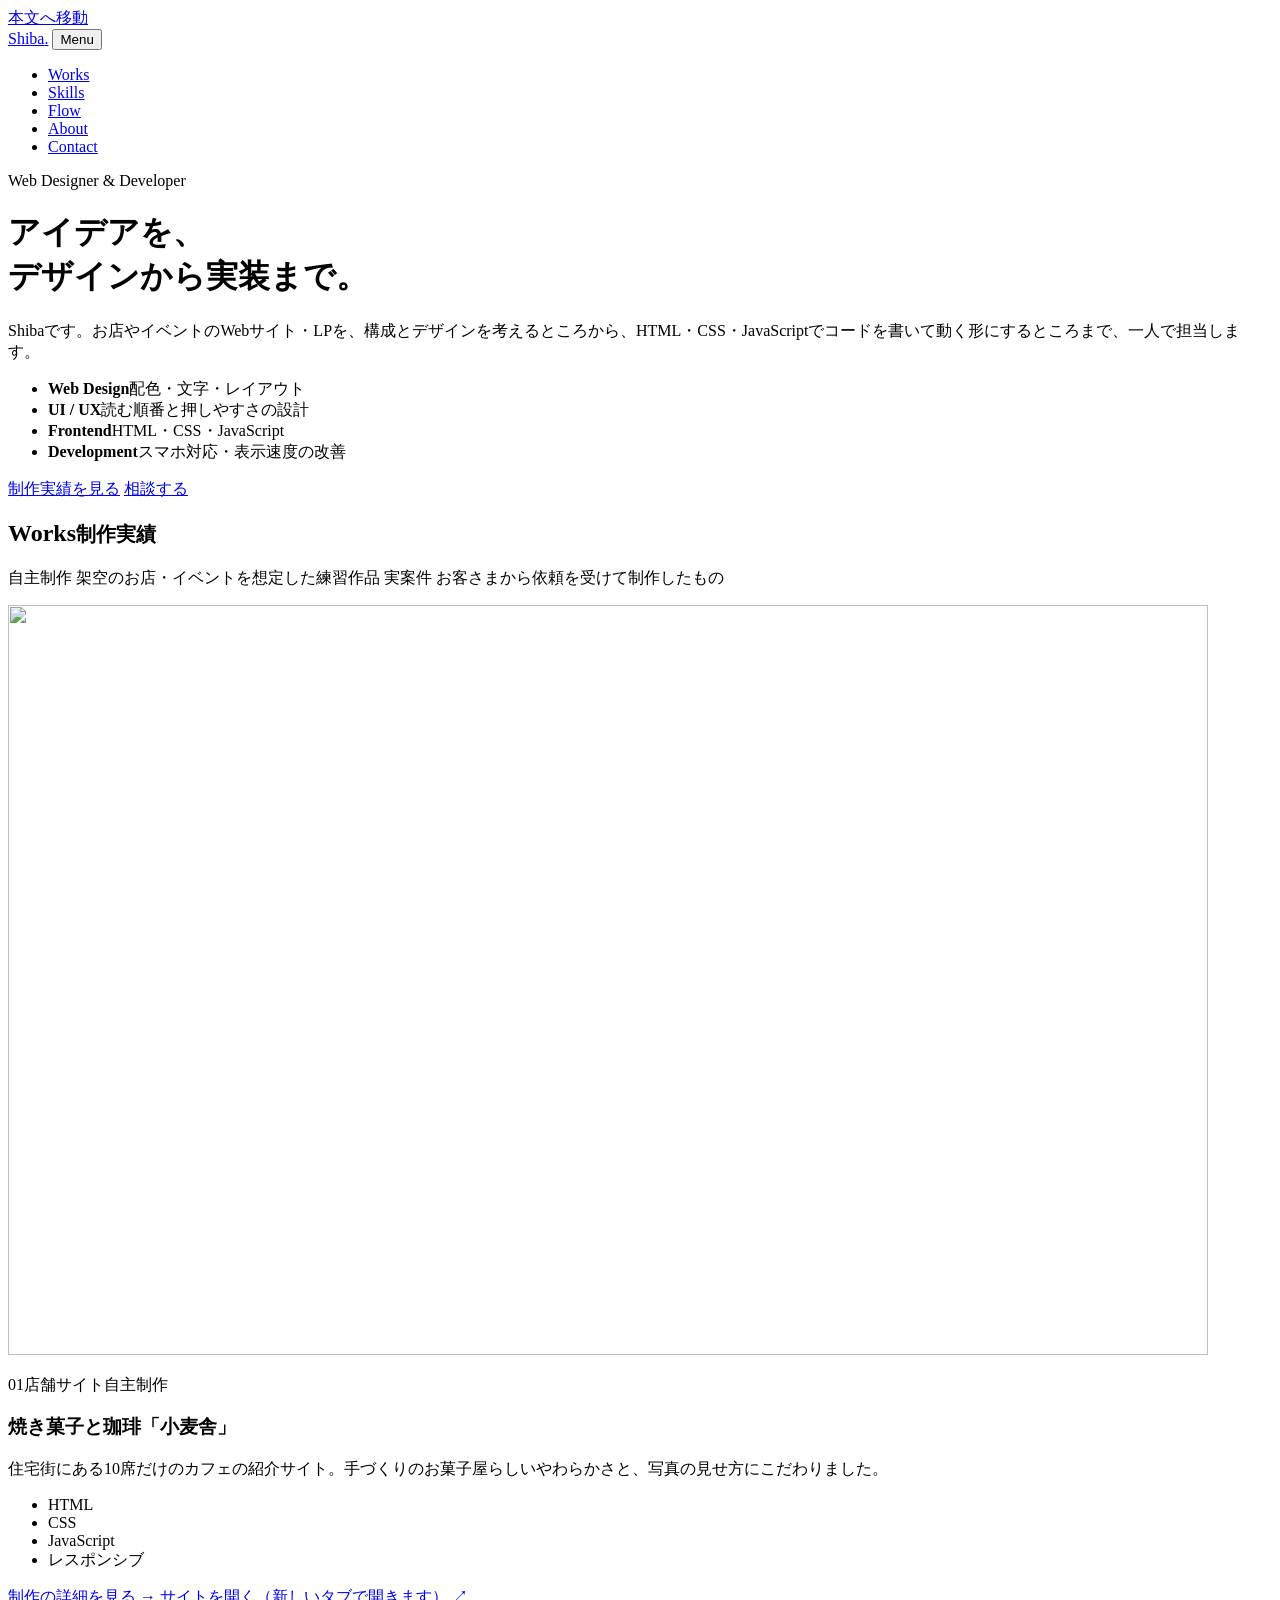
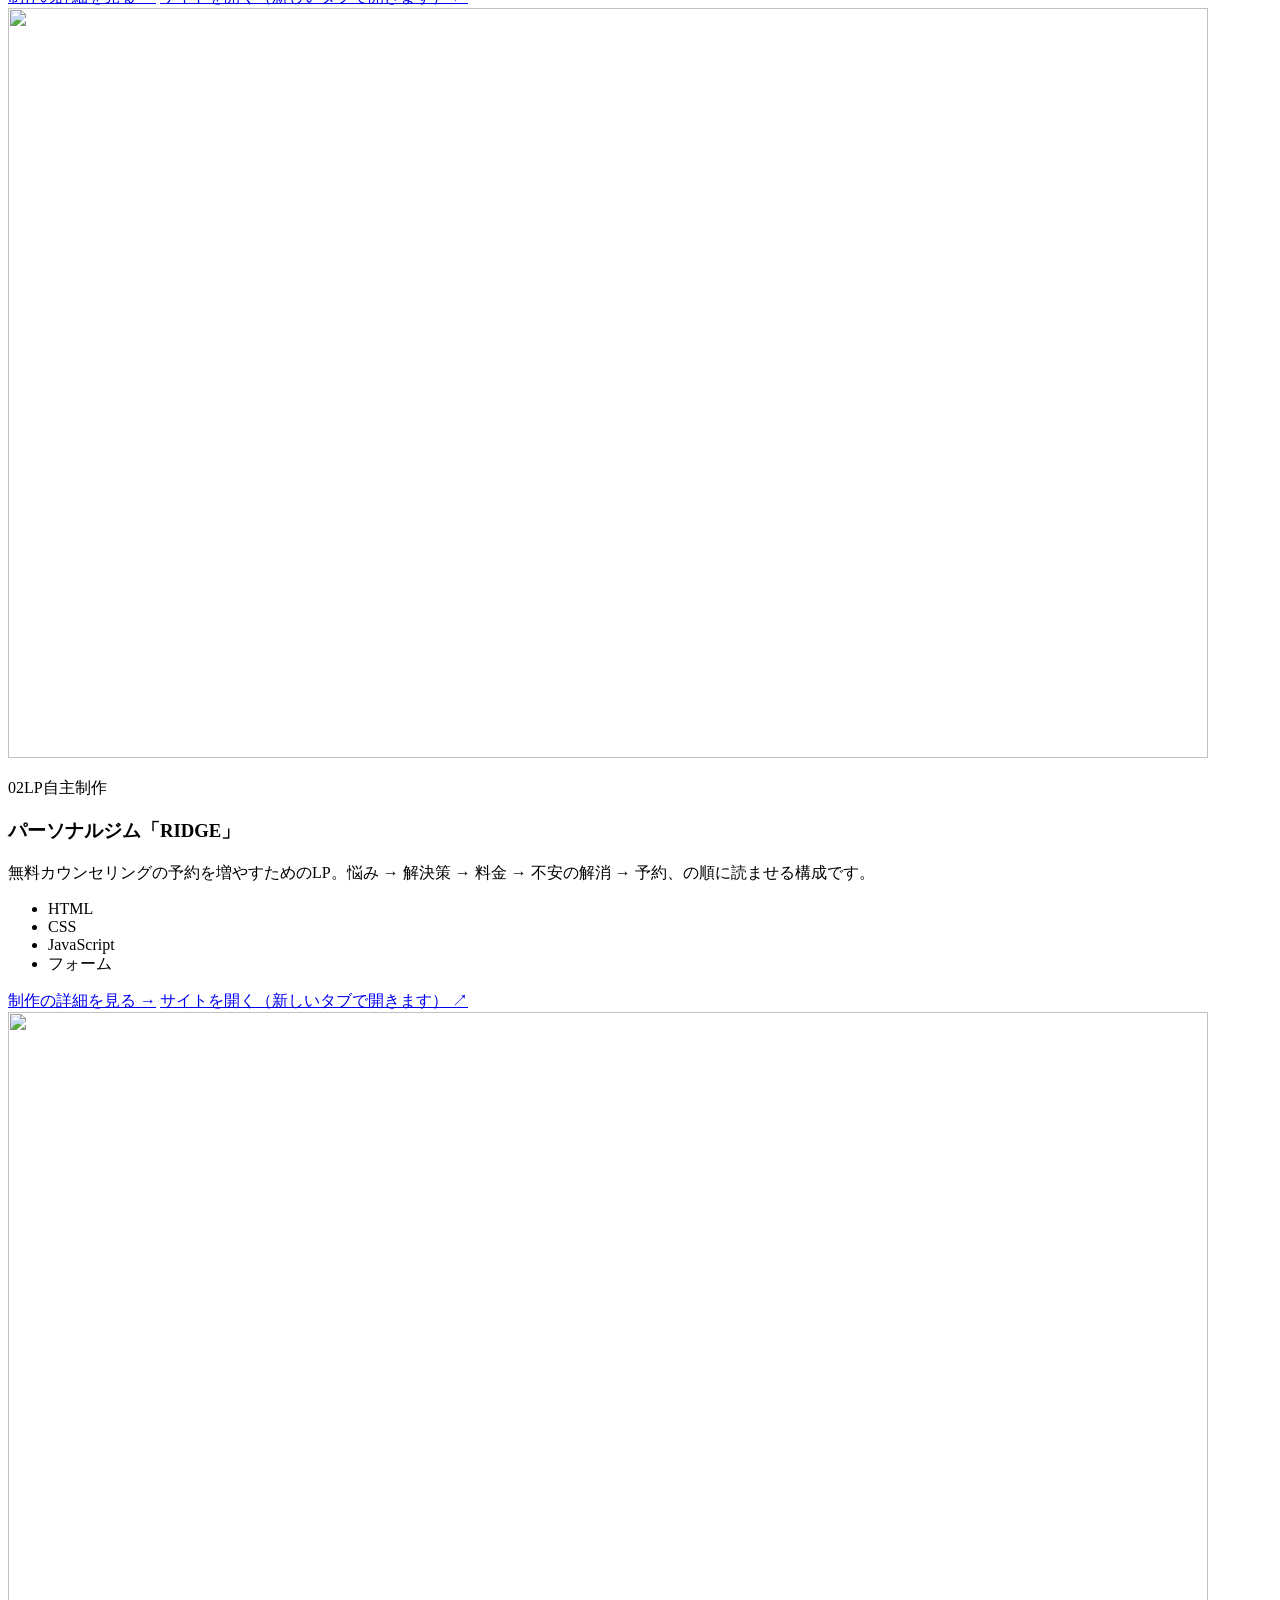
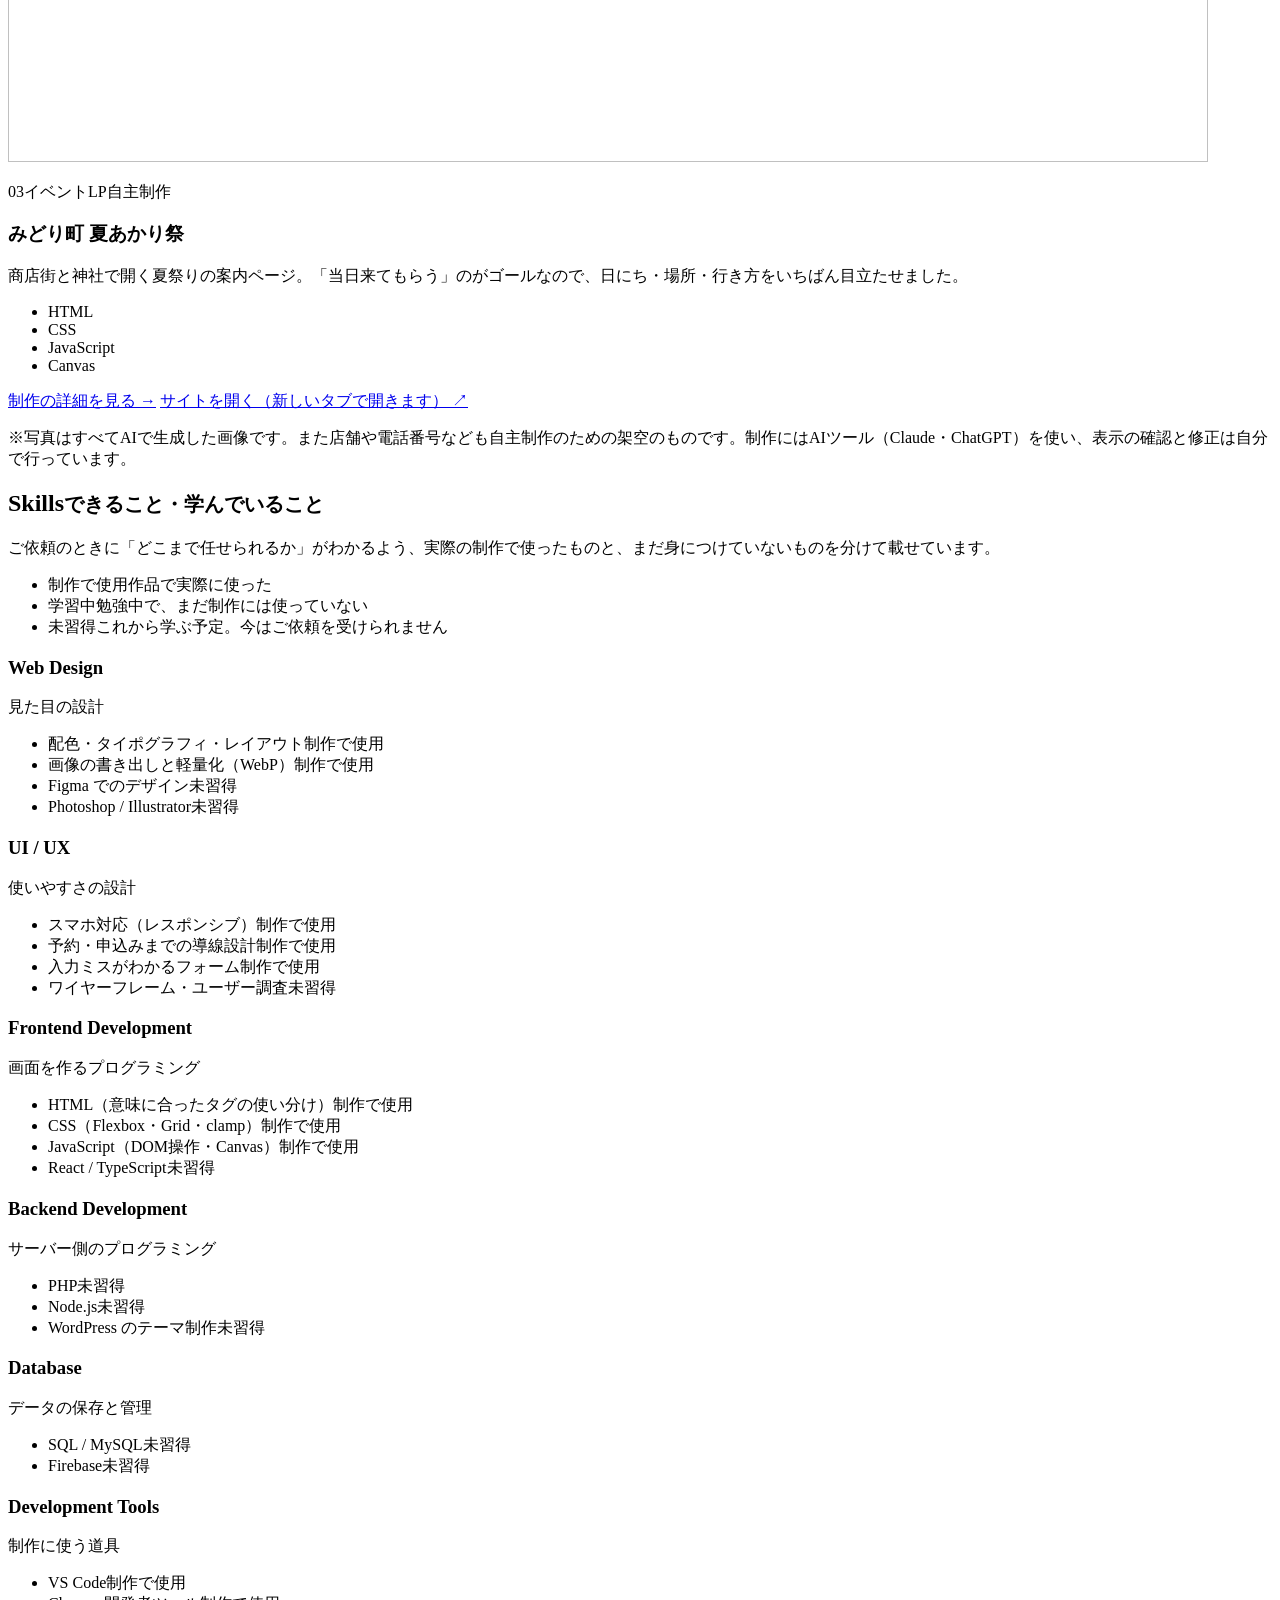
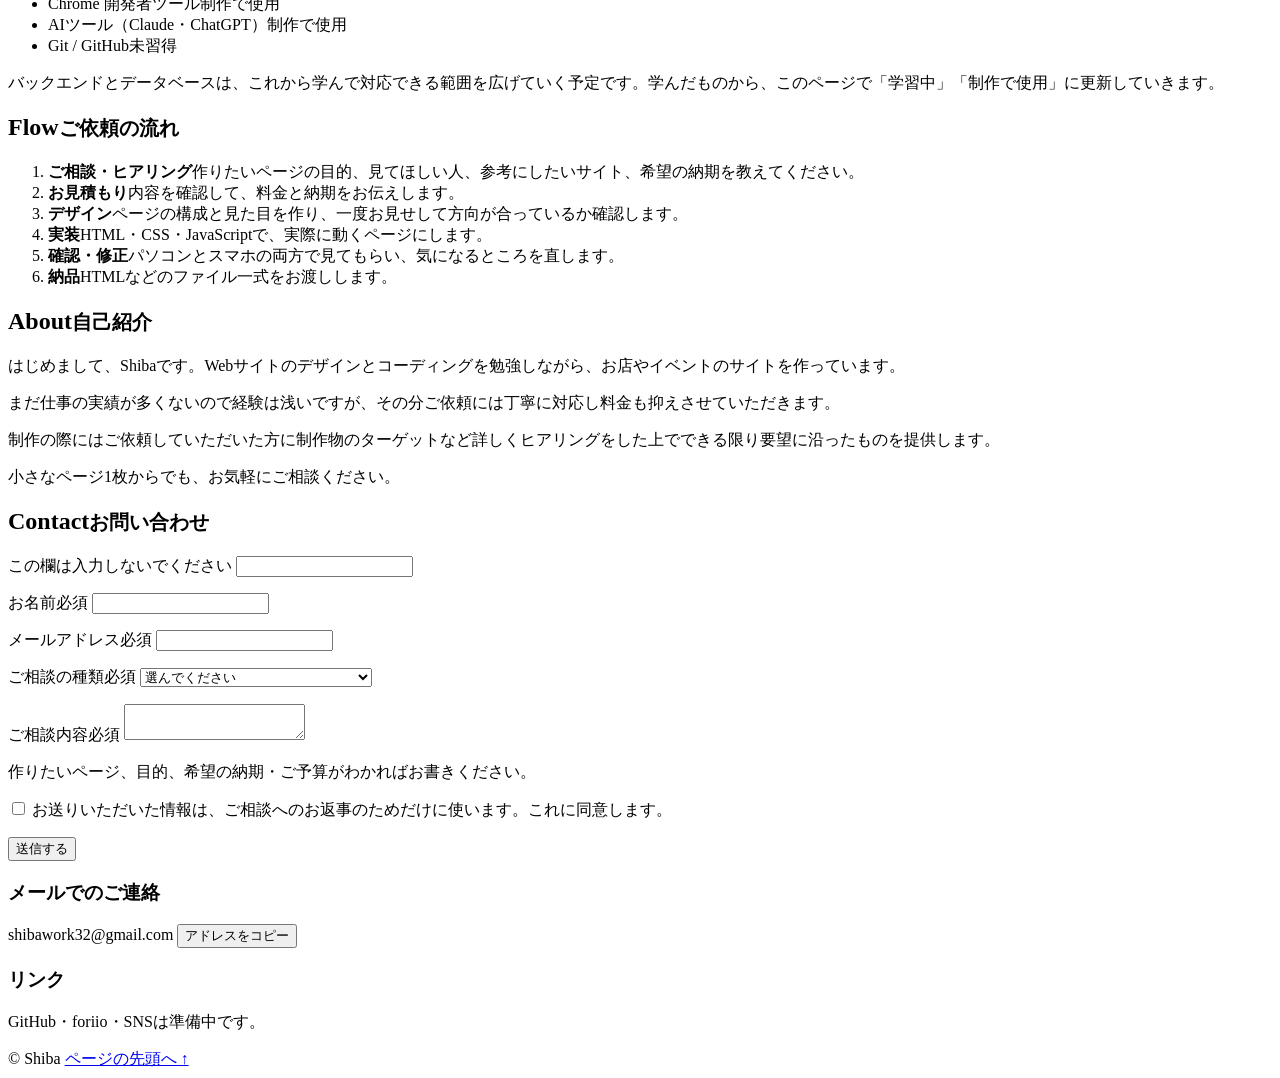
==== index.html @ 01b98076 "Add files via upload" ====
<!doctype html>
<html lang="ja">
<head>
<meta charset="utf-8">
<meta name="viewport" content="width=device-width, initial-scale=1, viewport-fit=cover">
<title>Shiba Portfolio</title>
<meta name="claude:viewport-fit-sides" content="cover">
<!--
  ===========================================
  Shiba のポートフォリオサイト（トップページ）
  -------------------------------------------
  フォルダの中身：
    index.html            … このページ
    case/                 … 作品の詳細ページ（制作背景・過程など）
    works/                … 作品そのもの（小麦舎・RIDGE・夏あかり祭）
    css/style.css         … 全ページ共通のデザイン
    js/config.js          … ★メールアドレス・SNSリンク・フォームの設定
    js/main.js            … メニュー・コピーボタン・フォームの動き
    images/               … サムネイル・完成画面・OGP画像
    robots.txt / sitemap.xml … 検索エンジン向けのファイル
  -------------------------------------------
  ★ 公開前に書きかえるところ
    1. js/config.js のメールアドレスとSNSのURL
    2. このファイルと case/ の各ページの「https://shiba-portfolio.netlify.app」
       （公開したサイトのURLに置きかえる。VS Codeの「フォルダー内を置換」Ctrl+Shift+H が便利）
    3. robots.txt と sitemap.xml の同じURL
  ===========================================
-->
<meta name="description" content="Web Designer & Developer・Shibaのポートフォリオ。お店やイベントのWebサイト・LPを、デザインからHTML・CSS・JavaScriptでの実装まで一人で制作します。">
<link rel="canonical" href="https://shiba-portfolio.netlify.app/">
<meta name="theme-color" content="#F5F5F2" media="(prefers-color-scheme: light)">
<meta name="theme-color" content="#141618" media="(prefers-color-scheme: dark)">
<link rel="icon" href="images/favicon.svg" type="image/svg+xml">

<!-- OGP：SNSでURLをシェアしたときに出るカード -->
<meta property="og:type" content="website">
<meta property="og:site_name" content="Shiba Portfolio">
<meta property="og:title" content="Shiba Portfolio｜アイデアを、デザインから実装まで。">
<meta property="og:description" content="お店やイベントのWebサイト・LPを、デザインから実装まで制作します。">
<meta property="og:url" content="https://shiba-portfolio.netlify.app/">
<meta property="og:image" content="https://shiba-portfolio.netlify.app/images/ogp.jpg">
<meta property="og:image:width" content="1200">
<meta property="og:image:height" content="630">
<meta property="og:locale" content="ja_JP">
<meta name="twitter:card" content="summary_large_image">

<link rel="preconnect" href="https://fonts.googleapis.com">
<link rel="preconnect" href="https://fonts.gstatic.com" crossorigin>
<link rel="stylesheet" href="https://fonts.googleapis.com/css2?family=Bricolage+Grotesque:opsz,wght@12..96,500;12..96,700&family=IBM+Plex+Mono:wght@400;500&family=IBM+Plex+Sans+JP:wght@400;500;700&display=swap">
<link rel="stylesheet" href="css/style.css">

<!-- 検索エンジン向け：このサイトの持ち主の情報 -->
<script type="application/ld+json">
{
  "@context": "https://schema.org",
  "@type": "Person",
  "name": "Shiba",
  "jobTitle": "Web Designer & Developer",
  "url": "https://shiba-portfolio.netlify.app/"
}
</script>
</head>
<body>
<a class="skip-link" href="#main">本文へ移動</a>

<header class="header">
  <div class="wrap">
    <a class="logo" href="#top" aria-label="Shiba ポートフォリオ トップ">Shiba<span>.</span></a>
    <button class="nav-toggle" type="button" aria-expanded="false" aria-controls="site-nav" aria-label="メニューを開く">
      <span class="nav-toggle-bars" aria-hidden="true"></span>Menu
    </button>
    <nav class="nav" id="site-nav" aria-label="メインメニュー">
      <ul>
        <li><a href="#works">Works</a></li>
        <li><a href="#skills">Skills</a></li>
        <li><a href="#flow">Flow</a></li>
        <li><a href="#about">About</a></li>
        <li><a href="#contact">Contact</a></li>
      </ul>
    </nav>
  </div>
</header>

<main id="main">
  <!-- ===== ファーストビュー ===== -->
  <div class="wrap hero" id="top">
    <p class="hero-kicker">Web Designer &amp; Developer</p>
    <h1><span class="nobr">アイデアを、</span><br><span class="nobr">デザインから</span><span class="nobr">実装まで。</span></h1>
    <p class="hero-lead">Shibaです。お店やイベントのWebサイト・LPを、構成とデザインを考えるところから、HTML・CSS・JavaScriptでコードを書いて動く形にするところまで、一人で担当します。</p>
    <ul class="areas" aria-label="対応している領域">
      <li><strong>Web Design</strong><span>配色・文字・レイアウト</span></li>
      <li><strong>UI / UX</strong><span>読む順番と押しやすさの設計</span></li>
      <li><strong>Frontend</strong><span>HTML・CSS・JavaScript</span></li>
      <li><strong>Development</strong><span>スマホ対応・表示速度の改善</span></li>
    </ul>
    <div class="hero-actions">
      <a class="btn btn-primary" href="#works">制作実績を見る</a>
      <a class="btn btn-ghost" href="#contact">相談する</a>
    </div>
  </div>

  <!-- ===== 作品 ===== -->
  <section id="works" aria-labelledby="works-title">
    <div class="wrap sec">
      <div><h2 class="sec-title" id="works-title">Works<small>制作実績</small></h2></div>
      <div>
        <!-- 区分の説明。実案件ができたら <span class="kind kind-client">実案件</span> を作品に付ける -->
        <p class="works-legend">
          <span><span class="kind kind-self">自主制作</span> 架空のお店・イベントを想定した練習作品</span>
          <span><span class="kind kind-client">実案件</span> お客さまから依頼を受けて制作したもの</span>
        </p>
        <div class="works">

          <!-- 作品1 -->
          <article class="work">
            <a class="work-thumb" href="case/komugisha.html" tabindex="-1" aria-hidden="true">
              <img src="images/komugisha.webp" alt="" width="1200" height="750" loading="lazy" decoding="async">
            </a>
            <div>
              <p class="work-meta"><span class="num">01</span><span>店舗サイト</span><span class="kind kind-self">自主制作</span></p>
              <h3>焼き菓子と珈琲「小麦舎」</h3>
              <p class="work-desc">住宅街にある10席だけのカフェの紹介サイト。手づくりのお菓子屋らしいやわらかさと、写真の見せ方にこだわりました。</p>
              <ul class="tag-list" aria-label="使用技術">
                <li class="tag">HTML</li><li class="tag">CSS</li><li class="tag">JavaScript</li><li class="tag">レスポンシブ</li>
              </ul>
              <div class="work-links">
                <a class="text-link" href="case/komugisha.html">制作の詳細を見る →</a>
                <a class="text-link" href="works/komugisha/index.html" target="_blank" rel="noopener">サイトを開く<span class="sr-only">（新しいタブで開きます）</span> ↗</a>
              </div>
            </div>
          </article>

          <!-- 作品2 -->
          <article class="work">
            <a class="work-thumb" href="case/ridge.html" tabindex="-1" aria-hidden="true">
              <img src="images/ridge.webp" alt="" width="1200" height="750" loading="lazy" decoding="async">
            </a>
            <div>
              <p class="work-meta"><span class="num">02</span><span>LP</span><span class="kind kind-self">自主制作</span></p>
              <h3>パーソナルジム「RIDGE」</h3>
              <p class="work-desc">無料カウンセリングの予約を増やすためのLP。悩み → 解決策 → 料金 → 不安の解消 → 予約、の順に読ませる構成です。</p>
              <ul class="tag-list" aria-label="使用技術">
                <li class="tag">HTML</li><li class="tag">CSS</li><li class="tag">JavaScript</li><li class="tag">フォーム</li>
              </ul>
              <div class="work-links">
                <a class="text-link" href="case/ridge.html">制作の詳細を見る →</a>
                <a class="text-link" href="works/ridge/index.html" target="_blank" rel="noopener">サイトを開く<span class="sr-only">（新しいタブで開きます）</span> ↗</a>
              </div>
            </div>
          </article>

          <!-- 作品3 -->
          <article class="work">
            <a class="work-thumb" href="case/natsuakari.html" tabindex="-1" aria-hidden="true">
              <img src="images/natsuakari.webp" alt="" width="1200" height="750" loading="lazy" decoding="async">
            </a>
            <div>
              <p class="work-meta"><span class="num">03</span><span>イベントLP</span><span class="kind kind-self">自主制作</span></p>
              <h3>みどり町 夏あかり祭</h3>
              <p class="work-desc">商店街と神社で開く夏祭りの案内ページ。「当日来てもらう」のがゴールなので、日にち・場所・行き方をいちばん目立たせました。</p>
              <ul class="tag-list" aria-label="使用技術">
                <li class="tag">HTML</li><li class="tag">CSS</li><li class="tag">JavaScript</li><li class="tag">Canvas</li>
              </ul>
              <div class="work-links">
                <a class="text-link" href="case/natsuakari.html">制作の詳細を見る →</a>
                <a class="text-link" href="works/natsuakari/index.html" target="_blank" rel="noopener">サイトを開く<span class="sr-only">（新しいタブで開きます）</span> ↗</a>
              </div>
            </div>
          </article>

        </div>
        <p class="works-note">※写真はすべてAIで生成した画像です。また店舗や電話番号なども自主制作のための架空のものです。制作にはAIツール（Claude・ChatGPT）を使い、表示の確認と修正は自分で行っています。</p>
      </div>
    </div>
  </section>

  <!-- ===== スキル ===== -->
  <section id="skills" aria-labelledby="skills-title">
    <div class="wrap sec">
      <div><h2 class="sec-title" id="skills-title">Skills<small>できること・学んでいること</small></h2></div>
      <div>
        <p class="sec-lead">ご依頼のときに「どこまで任せられるか」がわかるよう、実際の制作で使ったものと、まだ身につけていないものを分けて載せています。</p>
        <!--
          習得状況の変え方：右のバッジのクラスと文字を書きかえる
            制作で使用 → <span class="lv lv-used">制作で使用</span>
            学習中     → <span class="lv lv-learning">学習中</span>
            未習得     → <span class="lv lv-not">未習得</span>（名前にも class="lv-not-name" を付ける）
        -->
        <ul class="skill-legend" aria-label="習得状況の見方">
          <li><span class="lv lv-used">制作で使用</span>作品で実際に使った</li>
          <li><span class="lv lv-learning">学習中</span>勉強中で、まだ制作には使っていない</li>
          <li><span class="lv lv-not">未習得</span>これから学ぶ予定。今はご依頼を受けられません</li>
        </ul>
        <div class="skill-groups">
          <div class="skill-group">
            <h3>Web Design</h3>
            <p>見た目の設計</p>
            <ul class="skill-list">
              <li><span>配色・タイポグラフィ・レイアウト</span><span class="lv lv-used">制作で使用</span></li>
              <li><span>画像の書き出しと軽量化（WebP）</span><span class="lv lv-used">制作で使用</span></li>
              <li><span class="lv-not-name">Figma でのデザイン</span><span class="lv lv-not">未習得</span></li>
              <li><span class="lv-not-name">Photoshop / Illustrator</span><span class="lv lv-not">未習得</span></li>
            </ul>
          </div>
          <div class="skill-group">
            <h3>UI / UX</h3>
            <p>使いやすさの設計</p>
            <ul class="skill-list">
              <li><span>スマホ対応（レスポンシブ）</span><span class="lv lv-used">制作で使用</span></li>
              <li><span>予約・申込みまでの導線設計</span><span class="lv lv-used">制作で使用</span></li>
              <li><span>入力ミスがわかるフォーム</span><span class="lv lv-used">制作で使用</span></li>
              <li><span class="lv-not-name">ワイヤーフレーム・ユーザー調査</span><span class="lv lv-not">未習得</span></li>
            </ul>
          </div>
          <div class="skill-group">
            <h3>Frontend Development</h3>
            <p>画面を作るプログラミング</p>
            <ul class="skill-list">
              <li><span>HTML（意味に合ったタグの使い分け）</span><span class="lv lv-used">制作で使用</span></li>
              <li><span>CSS（Flexbox・Grid・clamp）</span><span class="lv lv-used">制作で使用</span></li>
              <li><span>JavaScript（DOM操作・Canvas）</span><span class="lv lv-used">制作で使用</span></li>
              <li><span class="lv-not-name">React / TypeScript</span><span class="lv lv-not">未習得</span></li>
            </ul>
          </div>
          <div class="skill-group">
            <h3>Backend Development</h3>
            <p>サーバー側のプログラミング</p>
            <ul class="skill-list">
              <li><span class="lv-not-name">PHP</span><span class="lv lv-not">未習得</span></li>
              <li><span class="lv-not-name">Node.js</span><span class="lv lv-not">未習得</span></li>
              <li><span class="lv-not-name">WordPress のテーマ制作</span><span class="lv lv-not">未習得</span></li>
            </ul>
          </div>
          <div class="skill-group">
            <h3>Database</h3>
            <p>データの保存と管理</p>
            <ul class="skill-list">
              <li><span class="lv-not-name">SQL / MySQL</span><span class="lv lv-not">未習得</span></li>
              <li><span class="lv-not-name">Firebase</span><span class="lv lv-not">未習得</span></li>
            </ul>
          </div>
          <div class="skill-group">
            <h3>Development Tools</h3>
            <p>制作に使う道具</p>
            <ul class="skill-list">
              <li><span>VS Code</span><span class="lv lv-used">制作で使用</span></li>
              <li><span>Chrome 開発者ツール</span><span class="lv lv-used">制作で使用</span></li>
              <li><span>AIツール（Claude・ChatGPT）</span><span class="lv lv-used">制作で使用</span></li>
              <li><span class="lv-not-name">Git / GitHub</span><span class="lv lv-not">未習得</span></li>
            </ul>
          </div>
        </div>
        <p class="skill-note">バックエンドとデータベースは、これから学んで対応できる範囲を広げていく予定です。学んだものから、このページで「学習中」「制作で使用」に更新していきます。</p>
      </div>
    </div>
  </section>

  <!-- ===== 依頼の流れ ===== -->
  <section id="flow" aria-labelledby="flow-title">
    <div class="wrap sec">
      <div><h2 class="sec-title" id="flow-title">Flow<small>ご依頼の流れ</small></h2></div>
      <ol class="flow">
        <li><div><strong>ご相談・ヒアリング</strong><span>作りたいページの目的、見てほしい人、参考にしたいサイト、希望の納期を教えてください。</span></div></li>
        <li><div><strong>お見積もり</strong><span>内容を確認して、料金と納期をお伝えします。</span></div></li>
        <li><div><strong>デザイン</strong><span>ページの構成と見た目を作り、一度お見せして方向が合っているか確認します。</span></div></li>
        <li><div><strong>実装</strong><span>HTML・CSS・JavaScriptで、実際に動くページにします。</span></div></li>
        <li><div><strong>確認・修正</strong><span>パソコンとスマホの両方で見てもらい、気になるところを直します。</span></div></li>
        <li><div><strong>納品</strong><span>HTMLなどのファイル一式をお渡しします。</span></div></li>
      </ol>
    </div>
  </section>

  <!-- ===== 自己紹介 ===== -->
  <section id="about" aria-labelledby="about-title">
    <div class="wrap sec">
      <div><h2 class="sec-title" id="about-title">About<small>自己紹介</small></h2></div>
      <div class="about">
        <!-- ★ 自己紹介：自分の言葉に書きかえる -->
        <p>はじめまして、Shibaです。Webサイトのデザインとコーディングを勉強しながら、お店やイベントのサイトを作っています。</p>
        <p>まだ仕事の実績が多くないので経験は浅いですが、その分ご依頼には丁寧に対応し料金も抑えさせていただきます。</p>
        <p>制作の際にはご依頼していただいた方に制作物のターゲットなど詳しくヒアリングをした上でできる限り要望に沿ったものを提供します。</p>
        <p>小さなページ1枚からでも、お気軽にご相談ください。</p>
      </div>
    </div>
  </section>

  <!-- ===== お問い合わせ ===== -->
  <section id="contact" aria-labelledby="contact-title">
    <div class="wrap sec">
      <div><h2 class="sec-title" id="contact-title">Contact<small>お問い合わせ</small></h2></div>
      <div class="contact-grid">
        <!--
          お問い合わせフォーム
          Netlify に公開すると、送られた内容が Netlify の管理画面（Forms）に届く。
          メール通知は Netlify の Forms → Settings → Form notifications で設定する
        -->
        <form class="form" id="contact-form" name="contact" method="POST" data-netlify="true" netlify-honeypot="bot-field" novalidate>
          <input type="hidden" name="form-name" value="contact">
          <p class="honeypot"><label>この欄は入力しないでください <input name="bot-field" tabindex="-1" autocomplete="off"></label></p>

          <div class="field">
            <label for="c-name">お名前<span class="req">必須</span></label>
            <input id="c-name" name="name" type="text" autocomplete="name" aria-describedby="c-name-error" required>
            <p class="field-error" id="c-name-error" aria-live="polite"></p>
          </div>
          <div class="field">
            <label for="c-email">メールアドレス<span class="req">必須</span></label>
            <input id="c-email" name="email" type="email" autocomplete="email" inputmode="email" aria-describedby="c-email-error" required>
            <p class="field-error" id="c-email-error" aria-live="polite"></p>
          </div>
          <div class="field">
            <label for="c-type">ご相談の種類<span class="req">必須</span></label>
            <select id="c-type" name="type" aria-describedby="c-type-error" required>
              <option value="">選んでください</option>
              <option>Webサイト制作（デザイン＋実装）</option>
              <option>LP制作</option>
              <option>今あるサイトの修正・スマホ対応</option>
              <option>その他・まだ決まっていない</option>
            </select>
            <p class="field-error" id="c-type-error" aria-live="polite"></p>
          </div>
          <div class="field">
            <label for="c-message">ご相談内容<span class="req">必須</span></label>
            <textarea id="c-message" name="message" aria-describedby="c-message-hint c-message-error" required></textarea>
            <p class="field-hint" id="c-message-hint">作りたいページ、目的、希望の納期・ご予算がわかればお書きください。</p>
            <p class="field-error" id="c-message-error" aria-live="polite"></p>
          </div>
          <div class="field">
            <label class="check" for="c-agree">
              <input id="c-agree" name="agree" type="checkbox" value="同意する" aria-describedby="c-agree-error">
              <span>お送りいただいた情報は、ご相談へのお返事のためだけに使います。これに同意します。</span>
            </label>
            <p class="field-error" id="c-agree-error" aria-live="polite"></p>
          </div>
          <div>
            <button class="btn btn-primary" type="submit">送信する</button>
          </div>
          <div class="form-result" id="form-result" tabindex="-1" role="status" hidden></div>
        </form>

        <div class="contact-side">
          <div class="contact-box">
            <h3>メールでのご連絡</h3>
            <!-- メールアドレスは js/config.js で設定する -->
            <span class="mail" data-email>shibawork32@gmail.com</span>
            <button class="copy-btn" type="button" data-copy-email aria-describedby="copy-status">アドレスをコピー</button>
            <span class="sr-only" id="copy-status" aria-live="polite"></span>
            <p class="small-note" data-email-placeholder-note hidden>※いまのメールアドレスは仮のものです。</p>
          </div>
          <div class="links-box">
            <h3>リンク</h3>
            <!-- URLは js/config.js で設定する。空のものは表示されない -->
            <ul class="links">
              <li hidden><a data-link="github" href="#" target="_blank" rel="noopener me">GitHub <span aria-hidden="true">↗</span></a></li>
              <li hidden><a data-link="foriio" href="#" target="_blank" rel="noopener me">foriio <span aria-hidden="true">↗</span></a></li>
              <li hidden><a data-link="crowdworks" href="#" target="_blank" rel="noopener">CrowdWorks <span aria-hidden="true">↗</span></a></li>
              <li hidden><a data-link="x" href="#" target="_blank" rel="noopener me">X <span aria-hidden="true">↗</span></a></li>
              <li hidden><a data-link="instagram" href="#" target="_blank" rel="noopener me">Instagram <span aria-hidden="true">↗</span></a></li>
            </ul>
            <p class="small-note" data-links-empty>GitHub・foriio・SNSは準備中です。</p>
          </div>
        </div>
      </div>
    </div>
  </section>
</main>

<footer class="footer">
  <div class="wrap">
    <span class="footer-mono">© Shiba</span>
    <a href="#top">ページの先頭へ ↑</a>
  </div>
</footer>

<script src="js/config.js"></script>
<script src="js/main.js"></script>
</body>
</html>
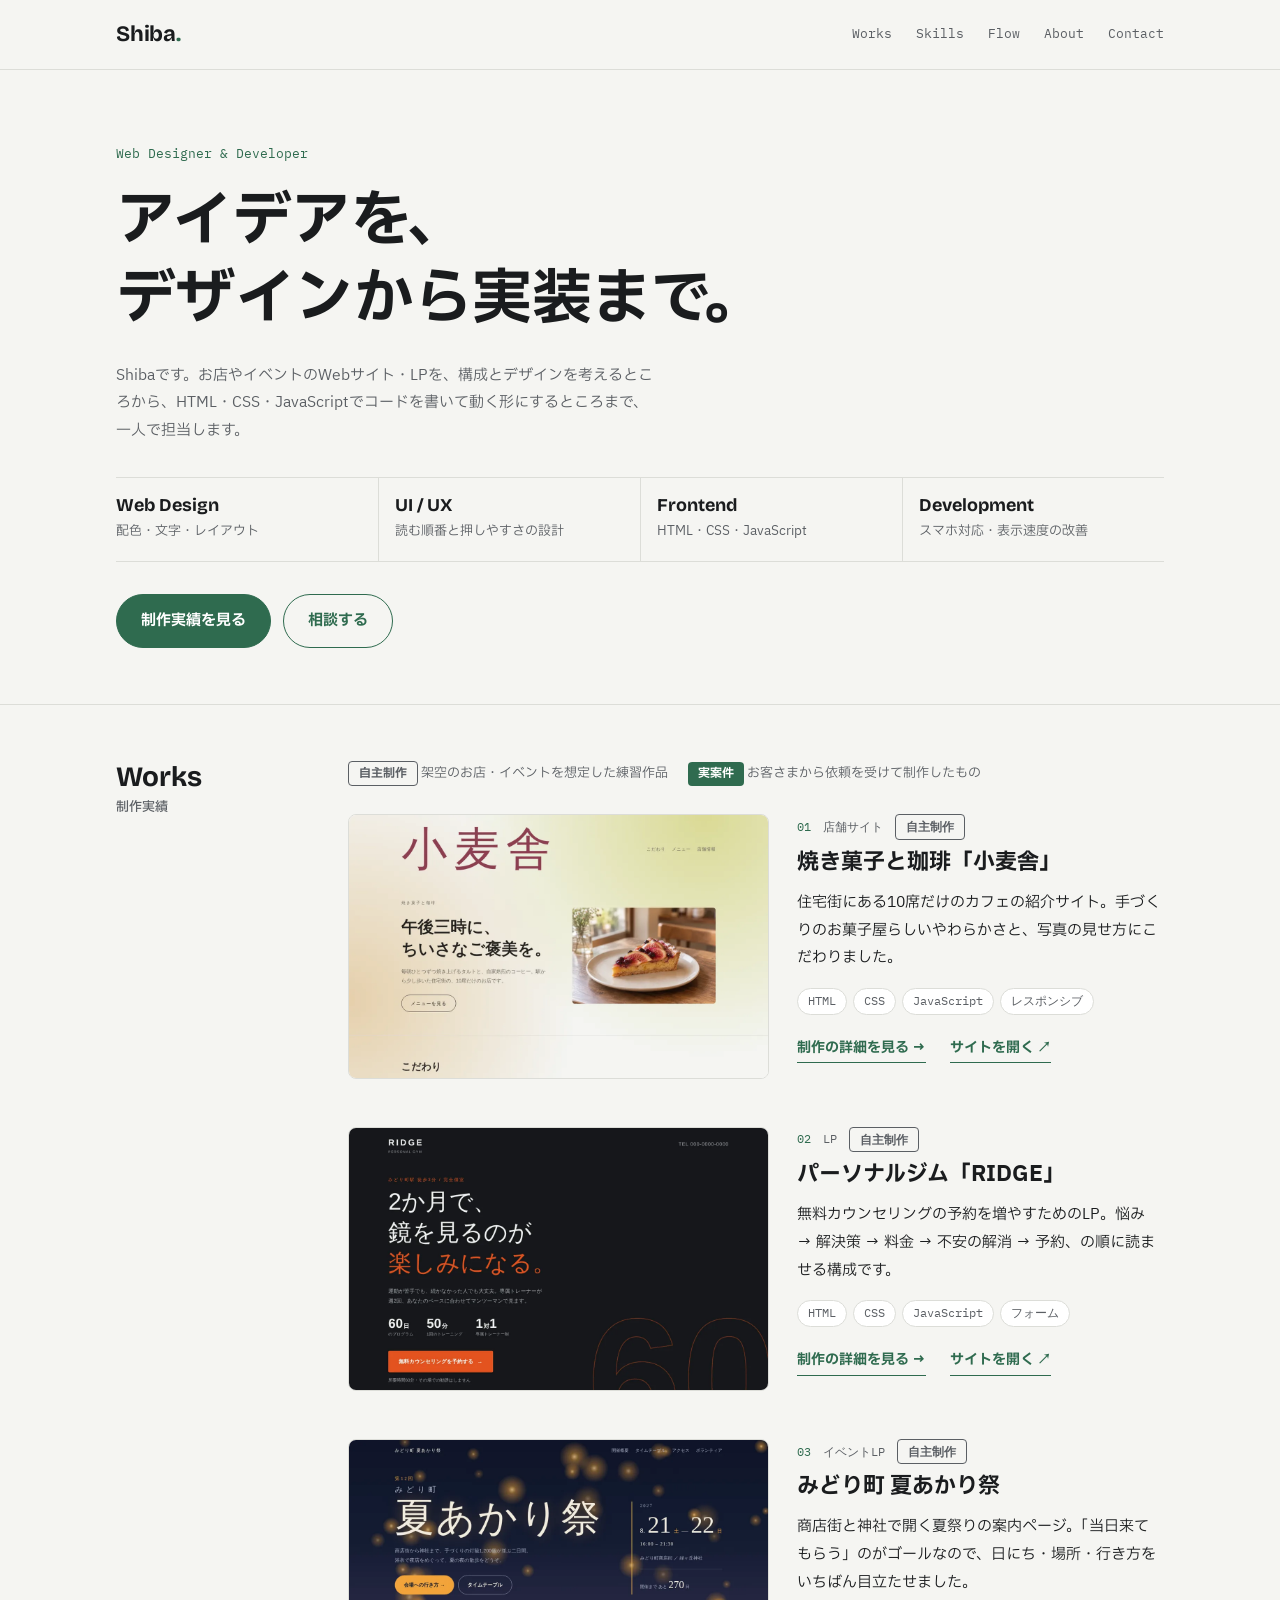
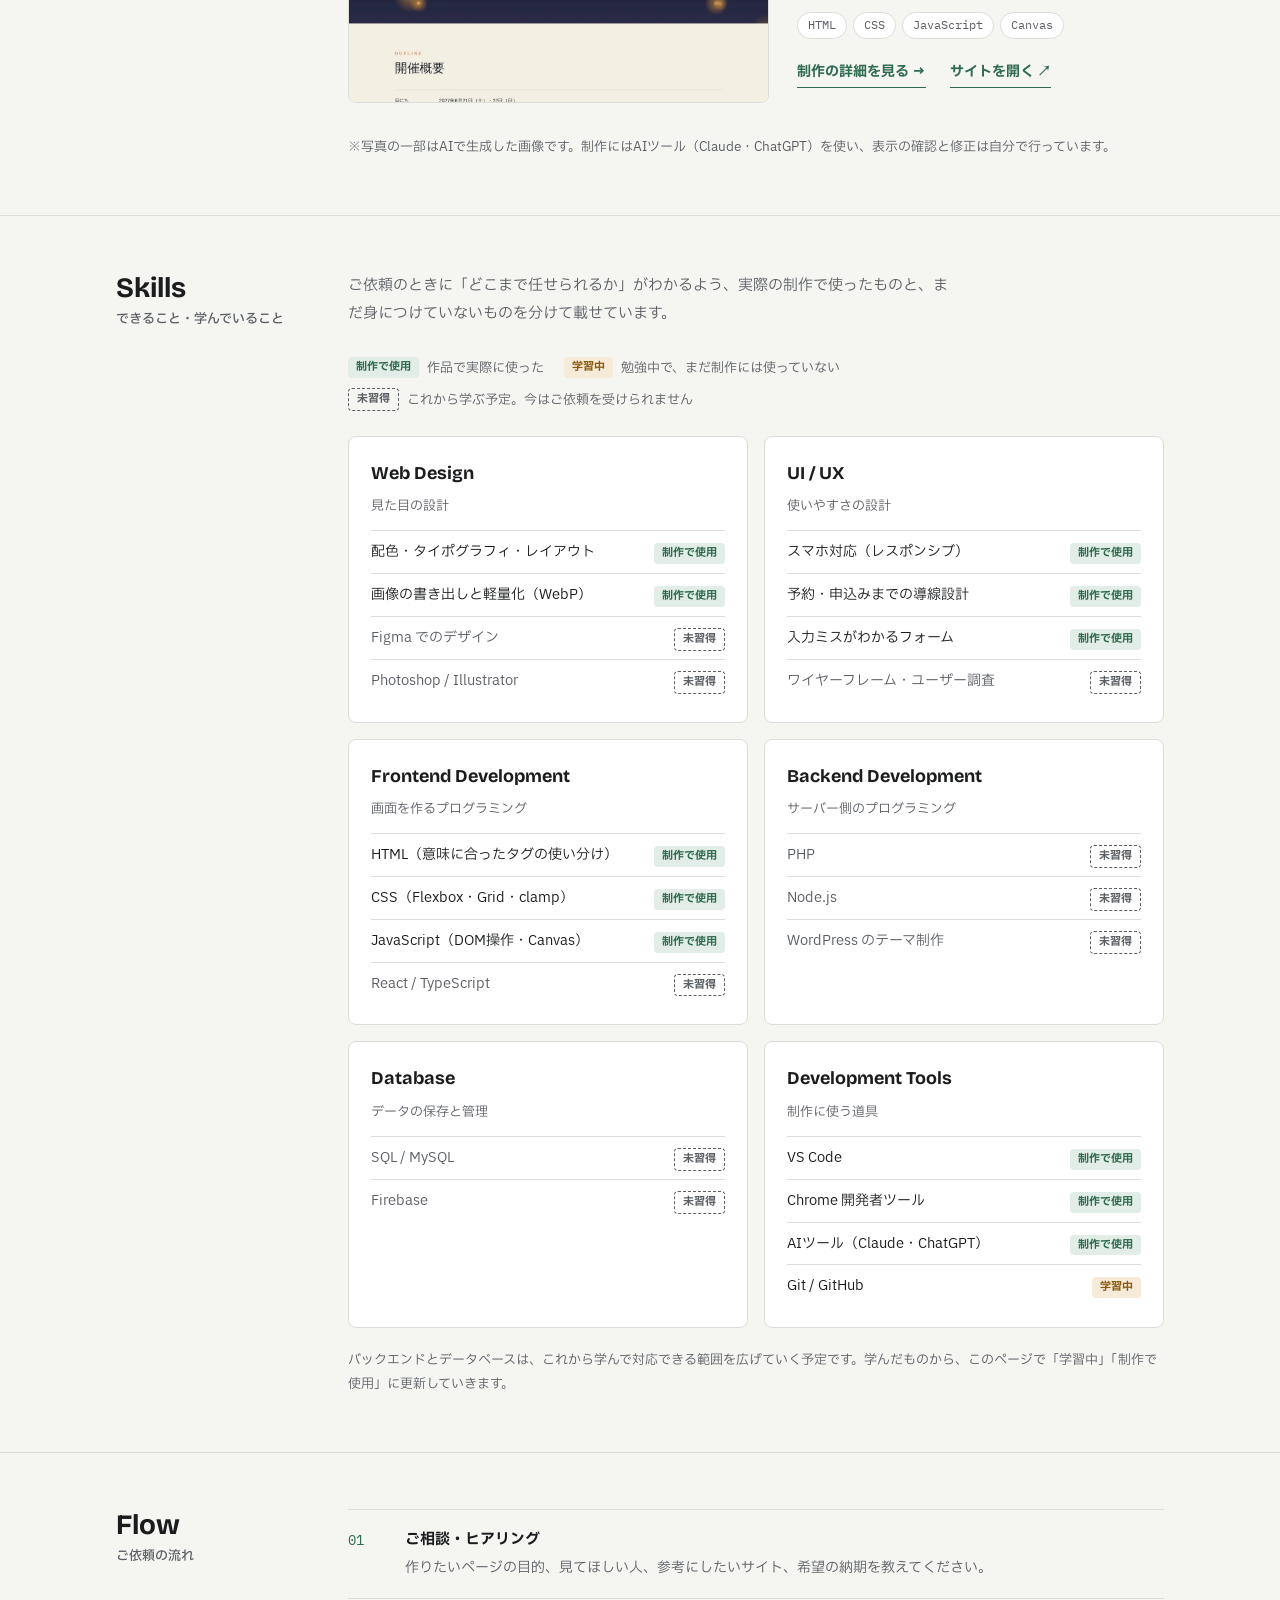
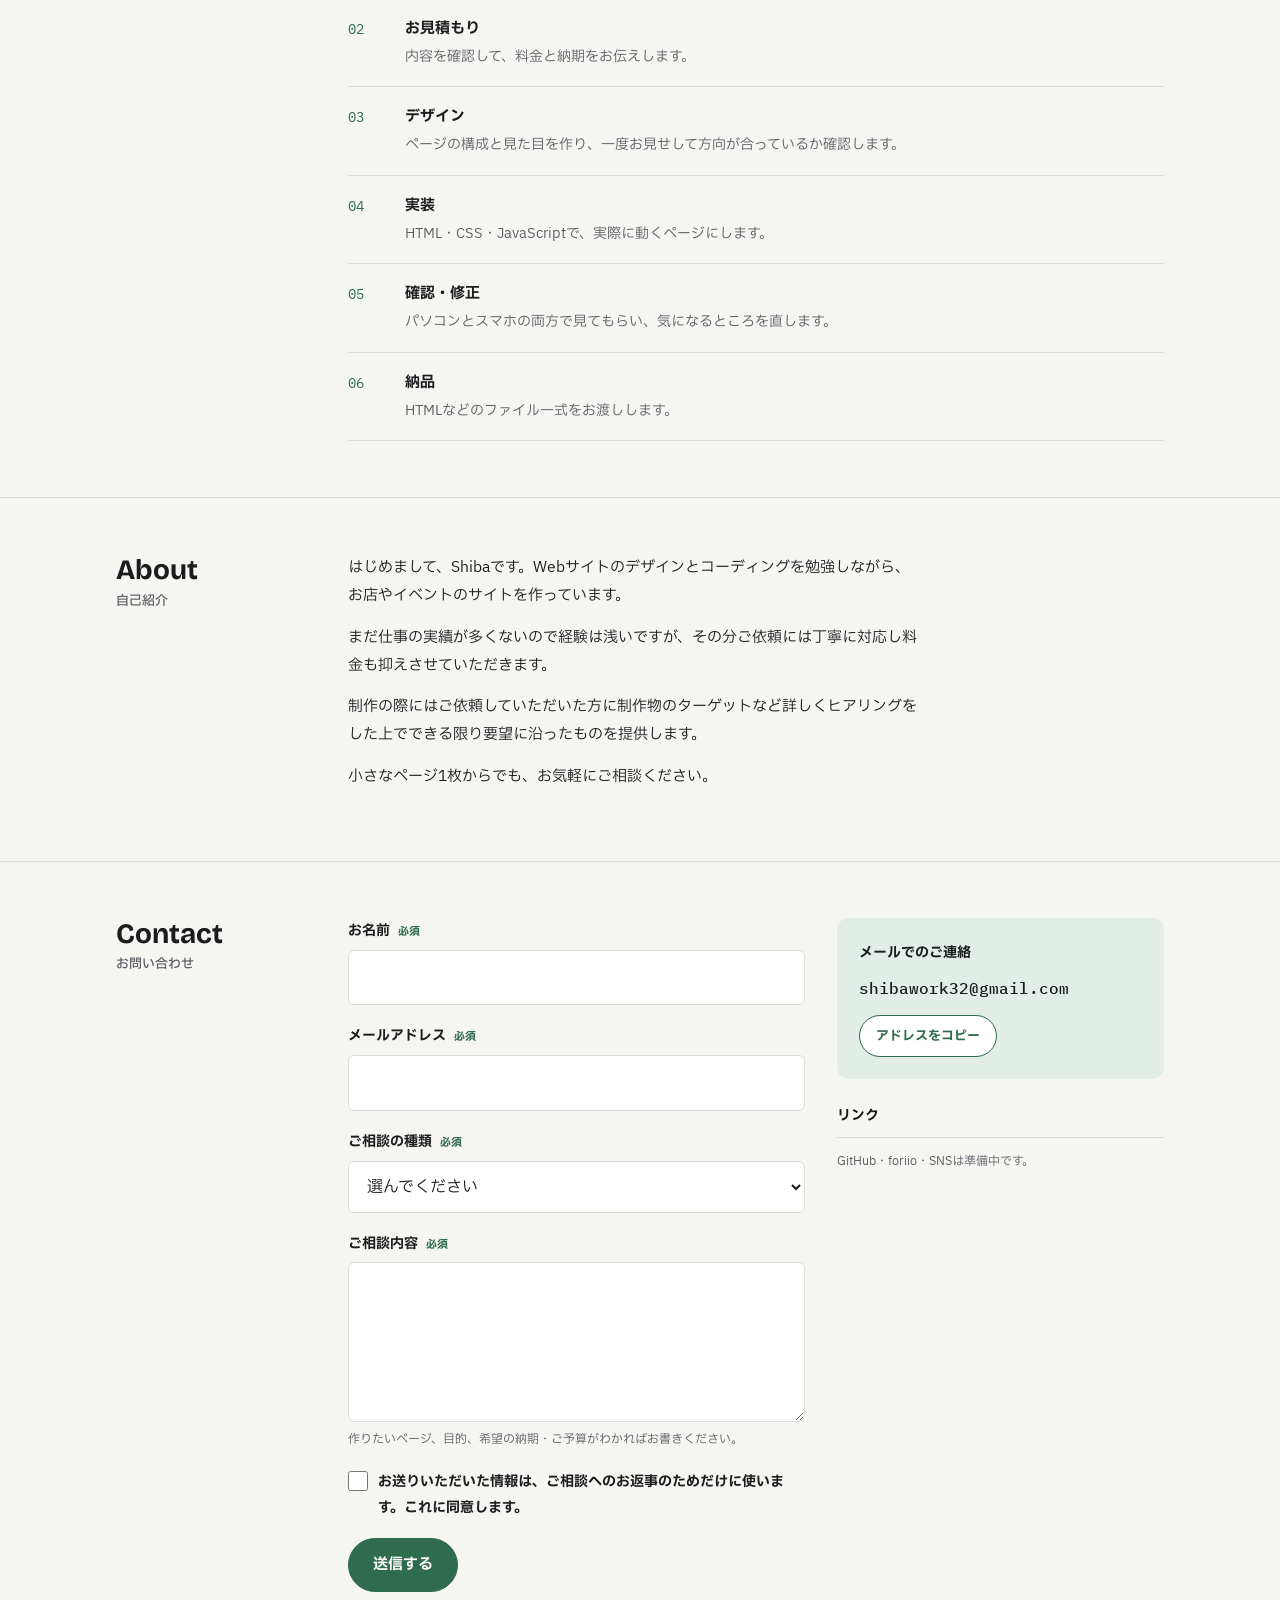
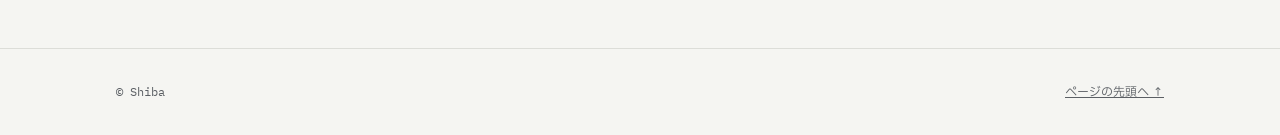
==== commit 3edb21fa: "Add files via upload" ====
--- a/index.html
+++ b/index.html
@@ -169,7 +169,7 @@
           </article>
 
         </div>
-        <p class="works-note">※写真はすべてAIで生成した画像です。また店舗や電話番号なども自主制作のための架空のものです。制作にはAIツール（Claude・ChatGPT）を使い、表示の確認と修正は自分で行っています。</p>
+        <p class="works-note">※写真の一部はAIで生成した画像です。制作にはAIツール（Claude・ChatGPT）を使い、表示の確認と修正は自分で行っています。</p>
       </div>
     </div>
   </section>
@@ -246,7 +246,7 @@
               <li><span>VS Code</span><span class="lv lv-used">制作で使用</span></li>
               <li><span>Chrome 開発者ツール</span><span class="lv lv-used">制作で使用</span></li>
               <li><span>AIツール（Claude・ChatGPT）</span><span class="lv lv-used">制作で使用</span></li>
-              <li><span class="lv-not-name">Git / GitHub</span><span class="lv lv-not">未習得</span></li>
+              <li><span>Git / GitHub</span><span class="lv lv-learning">学習中</span></li>
             </ul>
           </div>
         </div>
--- a/css/style.css
+++ b/css/style.css
@@ -0,0 +1,542 @@
+/*
+  ===========================================
+  Shiba Portfolio 共通スタイル（トップ・作品詳細ページで共通）
+  -------------------------------------------
+  レイアウト方針：作品が主役。左に小さな見出し、右に中身の2列で、
+  資料のように淡々と並べる。英字はBricolage Grotesque、
+  タグや番号はIBM Plex Monoで「作れる人」の雰囲気を出す
+  -------------------------------------------
+  色を変えたい → 下の :root の --accent など
+  ===========================================
+*/
+:root {
+  /* --- 色（ライトモード） --- */
+  --bg: #F5F5F2;          /* 背景：ほんの少し温かい白 */
+  --surface: #FFFFFF;
+  --ink: #1A1C1E;
+  --muted: #5B5F64;
+  --line: #DCDDD8;
+  --accent: #2F6B4F;      /* アクセント：落ち着いた深緑 */
+  --accent-ink: #FFFFFF;  /* 深緑の上の文字 */
+  --accent-soft: #E3EDE7;
+  --learning: #8A5A12;    /* 習得状況「学習中」 */
+  --learning-soft: #F6EBD8;
+  --danger: #B3261E;      /* フォームのエラー */
+
+  /* --- 文字 --- */
+  --font-display: "Bricolage Grotesque", "Helvetica Neue", Arial, sans-serif;
+  --font-body: "IBM Plex Sans JP", "Hiragino Sans", "Yu Gothic", sans-serif;
+  --font-mono: "IBM Plex Mono", ui-monospace, "Consolas", monospace;
+}
+@media (prefers-color-scheme: dark) {
+  :root:not([data-theme="light"]) {
+    --bg: #141618; --surface: #1D2023; --ink: #ECEDEA; --muted: #A2A7AC;
+    --line: #2E3236; --accent: #7CC0A0; --accent-ink: #10231A; --accent-soft: #1F3329;
+    --learning: #E2B26A; --learning-soft: #33291A; --danger: #F2B8B5;
+    color-scheme: dark;
+  }
+}
+:root[data-theme="dark"] {
+  --bg: #141618; --surface: #1D2023; --ink: #ECEDEA; --muted: #A2A7AC;
+  --line: #2E3236; --accent: #7CC0A0; --accent-ink: #10231A; --accent-soft: #1F3329;
+  --learning: #E2B26A; --learning-soft: #33291A; --danger: #F2B8B5;
+  color-scheme: dark;
+}
+
+/* ---------- 基本 ---------- */
+*, *::before, *::after { box-sizing: border-box; }
+html { scroll-padding-top: 80px; }
+body {
+  margin: 0;
+  background: var(--bg);
+  color: var(--ink);
+  font-family: var(--font-body);
+  font-size: 15px;
+  line-height: 1.85;
+  -webkit-text-size-adjust: 100%;
+}
+img { max-width: 100%; }
+[hidden] { display: none !important; }
+a { color: inherit; }
+:focus-visible { outline: 2px solid var(--accent); outline-offset: 3px; }
+h1, h2, h3 { text-wrap: balance; }
+.nobr { white-space: nowrap; }
+.mono { font-family: var(--font-mono); }
+.sr-only {
+  position: absolute; width: 1px; height: 1px; padding: 0; margin: -1px;
+  overflow: hidden; clip: rect(0 0 0 0); white-space: nowrap; border: 0;
+}
+
+/* キーボードで操作する人向け：Tabキーで最初に出る「本文へ移動」 */
+.skip-link {
+  position: absolute;
+  left: max(16px, env(safe-area-inset-left, 0px));
+  top: -100px;
+  z-index: 100;
+  background: var(--accent);
+  color: var(--accent-ink);
+  padding: 8px 16px;
+  border-radius: 4px;
+  font-weight: 700;
+  text-decoration: none;
+}
+.skip-link:focus { top: calc(8px + env(safe-area-inset-top, 0px)); }
+
+.wrap {
+  max-width: 1080px;
+  margin: 0 auto;
+  padding-left: max(16px, env(safe-area-inset-left, 0px));
+  padding-right: max(16px, env(safe-area-inset-right, 0px));
+}
+
+/* ---------- ヘッダー ---------- */
+.header {
+  position: sticky;
+  top: env(safe-area-inset-top, 0px);
+  z-index: 50;
+  background: var(--bg);
+  border-bottom: 1px solid var(--line);
+}
+body::before {
+  content: "";
+  position: fixed;
+  inset: 0 0 auto;
+  height: env(safe-area-inset-top, 0px);
+  z-index: 60;
+  background: var(--bg);
+}
+.header .wrap {
+  display: flex;
+  justify-content: space-between;
+  align-items: center;
+  gap: 16px;
+  padding-block: 14px;
+}
+.logo {
+  font-family: var(--font-display);
+  font-weight: 700;
+  font-size: 22px;
+  text-decoration: none;
+  letter-spacing: -0.01em;
+}
+.logo span { color: var(--accent); }
+.nav ul { display: flex; gap: 24px; list-style: none; margin: 0; padding: 0; font-family: var(--font-mono); font-size: 13px; }
+.nav a { text-decoration: none; color: var(--muted); padding-block: 6px; display: inline-block; }
+.nav a:hover, .nav a[aria-current="page"] { color: var(--accent); }
+
+/* スマホ用メニューボタン（広い画面では隠す） */
+.nav-toggle {
+  display: none;
+  font: inherit;
+  font-family: var(--font-mono);
+  font-size: 13px;
+  align-items: center;
+  gap: 10px;
+  background: transparent;
+  color: var(--ink);
+  border: 1px solid var(--line);
+  border-radius: 999px;
+  padding: 8px 14px;
+  min-height: 44px;
+  cursor: pointer;
+}
+.nav-toggle-bars { position: relative; width: 16px; height: 10px; }
+.nav-toggle-bars::before, .nav-toggle-bars::after {
+  content: ""; position: absolute; left: 0; right: 0; height: 2px; background: currentColor; transition: transform .2s, top .2s;
+}
+.nav-toggle-bars::before { top: 0; }
+.nav-toggle-bars::after { top: 8px; }
+.nav-toggle[aria-expanded="true"] .nav-toggle-bars::before { top: 4px; transform: rotate(45deg); }
+.nav-toggle[aria-expanded="true"] .nav-toggle-bars::after { top: 4px; transform: rotate(-45deg); }
+
+@media (max-width: 760px) {
+  .nav-toggle { display: inline-flex; }
+  .nav {
+    display: none;
+    position: absolute;
+    top: 100%;
+    left: 0;
+    right: 0;
+    background: var(--bg);
+    border-bottom: 1px solid var(--line);
+    padding: 8px max(16px, env(safe-area-inset-right, 0px)) 20px max(16px, env(safe-area-inset-left, 0px));
+  }
+  .nav-open .nav { display: block; }
+  .nav ul { flex-direction: column; gap: 0; font-size: 15px; }
+  .nav li { border-bottom: 1px solid var(--line); }
+  .nav a { display: block; padding-block: 14px; color: var(--ink); }
+}
+
+/* ---------- タグ・バッジ ---------- */
+.tag {
+  font-family: var(--font-mono);
+  font-size: 12px;
+  border: 1px solid var(--line);
+  background: var(--surface);
+  padding: 2px 10px;
+  border-radius: 999px;
+  color: var(--muted);
+  white-space: nowrap;
+  display: inline-block;
+  line-height: 1.7;
+}
+.tag-list { display: flex; flex-wrap: wrap; gap: 6px; list-style: none; padding: 0; margin: 0; }
+
+/* 作品の区分：自主制作 / 実案件 */
+.kind {
+  font-size: 12px;
+  font-weight: 700;
+  padding: 1px 10px;
+  border-radius: 4px;
+  white-space: nowrap;
+  line-height: 1.8;
+  display: inline-block;
+}
+.kind-self { border: 1px solid var(--muted); color: var(--muted); }
+.kind-client { background: var(--accent); color: var(--accent-ink); }
+
+/* ---------- セクション共通：左に見出し、右に中身 ---------- */
+section { padding-block: 56px; border-top: 1px solid var(--line); }
+.sec { display: grid; grid-template-columns: 200px 1fr; gap: 32px; }
+.sec > * { min-width: 0; }
+.sec-title {
+  font-family: var(--font-display);
+  font-size: 28px;
+  font-weight: 700;
+  margin: 0;
+  line-height: 1.2;
+  position: sticky;
+  top: calc(84px + env(safe-area-inset-top, 0px));
+}
+.sec-title small {
+  display: block;
+  font-family: var(--font-body);
+  font-size: 13px;
+  font-weight: 500;
+  color: var(--muted);
+  margin-top: 6px;
+}
+.sec-lead { margin: 0 0 28px; color: var(--muted); max-width: 40em; }
+
+/* ---------- ボタン ---------- */
+.btn {
+  display: inline-flex;
+  align-items: center;
+  justify-content: center;
+  gap: 8px;
+  font: inherit;
+  font-weight: 700;
+  font-size: 15px;
+  padding: 12px 24px;
+  min-height: 48px;
+  border-radius: 999px;
+  text-decoration: none;
+  cursor: pointer;
+  border: 1px solid var(--accent);
+  transition: background .2s, color .2s;
+}
+.btn-primary { background: var(--accent); color: var(--accent-ink); }
+.btn-primary:hover { background: transparent; color: var(--accent); }
+.btn-ghost { background: transparent; color: var(--accent); }
+.btn-ghost:hover { background: var(--accent-soft); }
+.btn:disabled { opacity: .6; cursor: wait; }
+.text-link {
+  font-weight: 700;
+  font-size: 14px;
+  color: var(--accent);
+  text-decoration: none;
+  border-bottom: 1px solid currentColor;
+  padding-bottom: 2px;
+}
+.text-link:hover { border-bottom-width: 2px; }
+
+/* ---------- ファーストビュー（トップ） ---------- */
+.hero { padding-block: 72px 56px; }
+.hero-kicker { font-family: var(--font-mono); font-size: 13px; color: var(--accent); margin: 0 0 16px; }
+.hero h1 {
+  font-size: clamp(32px, 6vw, 60px);
+  line-height: 1.3;
+  font-weight: 700;
+  margin: 0 0 24px;
+  letter-spacing: -0.01em;
+}
+.hero-lead { max-width: 36em; color: var(--muted); margin: 0 0 32px; }
+/* 対応領域：Design → Develop の流れ */
+.areas {
+  list-style: none;
+  padding: 0;
+  margin: 0 0 32px;
+  display: grid;
+  grid-template-columns: repeat(4, 1fr);
+  border-top: 1px solid var(--line);
+  border-bottom: 1px solid var(--line);
+}
+.areas li { padding: 16px 16px 16px 0; min-width: 0; }
+.areas li + li { padding-left: 16px; border-left: 1px solid var(--line); }
+.areas strong { display: block; font-family: var(--font-display); font-size: 18px; line-height: 1.3; }
+.areas span { font-size: 13px; color: var(--muted); }
+.hero-actions { display: flex; flex-wrap: wrap; gap: 12px; }
+
+/* ---------- 作品一覧 ---------- */
+.works-legend { display: flex; flex-wrap: wrap; gap: 8px 20px; align-items: center; margin: 0 0 28px; font-size: 13px; color: var(--muted); }
+.works { display: grid; gap: 48px; }
+.work { display: grid; grid-template-columns: 1.15fr 1fr; gap: 28px; align-items: start; }
+.work > * { min-width: 0; }
+.work-thumb {
+  display: block;
+  border-radius: 8px;
+  overflow: hidden;
+  border: 1px solid var(--line);
+  background: var(--surface);
+}
+.work-thumb img {
+  display: block;
+  width: 100%;
+  height: auto;
+  aspect-ratio: 16 / 10;
+  object-fit: cover;
+  object-position: top;
+  transition: transform .5s cubic-bezier(.2,.7,.2,1);
+}
+.work-thumb:hover img { transform: scale(1.03); }
+.work-meta { font-family: var(--font-mono); font-size: 12px; color: var(--muted); margin: 0 0 8px; display: flex; flex-wrap: wrap; gap: 8px 12px; align-items: center; }
+.work-meta .num { color: var(--accent); }
+.work h3 { font-size: 22px; margin: 0 0 10px; line-height: 1.4; }
+.work-desc { margin: 0 0 16px; }
+.work .tag-list { margin: 0 0 20px; }
+.work-links { display: flex; flex-wrap: wrap; gap: 12px 24px; }
+.works-note { font-size: 13px; color: var(--muted); margin: 32px 0 0; }
+
+/* ---------- スキル ---------- */
+.skill-legend { display: flex; flex-wrap: wrap; gap: 8px 20px; margin: 0 0 24px; padding: 0; list-style: none; font-size: 13px; color: var(--muted); }
+.skill-legend li { display: inline-flex; align-items: center; gap: 8px; }
+.skill-groups { display: grid; grid-template-columns: repeat(2, 1fr); gap: 16px; }
+.skill-group {
+  background: var(--surface);
+  border: 1px solid var(--line);
+  border-radius: 8px;
+  padding: 20px 22px;
+  min-width: 0;
+}
+.skill-group h3 { font-family: var(--font-display); font-size: 18px; margin: 0 0 4px; }
+.skill-group > p { margin: 0 0 12px; font-size: 13px; color: var(--muted); }
+.skill-list { list-style: none; margin: 0; padding: 0; }
+.skill-list li {
+  display: flex;
+  justify-content: space-between;
+  align-items: baseline;
+  gap: 12px;
+  padding-block: 8px;
+  border-top: 1px solid var(--line);
+  font-size: 14px;
+}
+.skill-list li > span:first-child { min-width: 0; }
+/* 習得状況のバッジ */
+.lv {
+  font-size: 11px;
+  font-weight: 700;
+  padding: 0 8px;
+  border-radius: 4px;
+  white-space: nowrap;
+  line-height: 1.9;
+  flex-shrink: 0;
+}
+.lv-used { background: var(--accent-soft); color: var(--accent); }
+.lv-learning { background: var(--learning-soft); color: var(--learning); }
+.lv-not { border: 1px dashed var(--muted); color: var(--muted); }
+.lv-not-name { color: var(--muted); }
+.skill-note { font-size: 13px; color: var(--muted); margin: 20px 0 0; }
+
+/* ---------- 依頼の流れ ---------- */
+.flow { list-style: none; padding: 0; margin: 0; counter-reset: step; border-top: 1px solid var(--line); }
+.flow li {
+  counter-increment: step;
+  display: grid;
+  grid-template-columns: 3em 1fr;
+  gap: 12px;
+  padding-block: 16px;
+  border-bottom: 1px solid var(--line);
+}
+.flow li::before { content: counter(step, decimal-leading-zero); font-family: var(--font-mono); color: var(--accent); font-size: 14px; padding-top: 2px; }
+.flow strong { display: block; }
+.flow span { font-size: 14px; color: var(--muted); }
+
+/* ---------- 自己紹介 ---------- */
+.about p { margin: 0 0 14px; max-width: 38em; }
+
+/* ---------- お問い合わせ ---------- */
+.contact-grid { display: grid; grid-template-columns: 1.4fr 1fr; gap: 32px; align-items: start; }
+.contact-grid > * { min-width: 0; }
+.form { display: grid; gap: 18px; }
+.field { display: grid; gap: 6px; }
+.field > label, .field legend { font-size: 14px; font-weight: 700; }
+.req { font-size: 11px; font-weight: 700; color: var(--accent); margin-left: 8px; }
+.opt { font-size: 11px; color: var(--muted); margin-left: 8px; font-weight: 500; }
+.field input[type="text"], .field input[type="email"], .field select, .field textarea {
+  font: inherit;
+  font-size: 16px; /* 16px未満だとiPhoneで勝手に拡大される */
+  width: 100%;
+  padding: 12px 14px;
+  border: 1px solid var(--line);
+  border-radius: 6px;
+  background: var(--surface);
+  color: var(--ink);
+}
+.field textarea { min-height: 160px; resize: vertical; line-height: 1.7; }
+.field input:focus, .field select:focus, .field textarea:focus { outline: 2px solid var(--accent); outline-offset: 0; border-color: transparent; }
+.field [aria-invalid="true"] { border-color: var(--danger); }
+.field-hint { font-size: 12px; color: var(--muted); margin: 0; }
+.field-error { font-size: 13px; color: var(--danger); margin: 0; min-height: 0; }
+.field-error:empty { display: none; }
+.check { display: flex; gap: 10px; align-items: flex-start; font-size: 14px; }
+.check input { width: 20px; height: 20px; margin: 2px 0 0; accent-color: var(--accent); flex-shrink: 0; }
+.honeypot { display: none; }
+.form-result { border-radius: 8px; padding: 16px 18px; font-size: 14px; }
+.form-result strong { display: block; margin-bottom: 4px; }
+.form-result.is-ok { background: var(--accent-soft); }
+.form-result.is-info { background: var(--learning-soft); }
+.form-result.is-error { border: 1px solid var(--danger); }
+
+.contact-side { display: grid; gap: 24px; }
+.contact-box { background: var(--accent-soft); border-radius: 12px; padding: 22px; }
+.contact-box h3, .links-box h3 { font-size: 14px; margin: 0 0 8px; }
+.mail { font-family: var(--font-mono); font-size: 16px; font-weight: 500; word-break: break-all; user-select: all; display: block; margin-bottom: 12px; }
+.copy-btn {
+  font: inherit;
+  font-size: 13px;
+  font-weight: 700;
+  cursor: pointer;
+  border: 1px solid var(--accent);
+  background: var(--surface);
+  color: var(--accent);
+  border-radius: 999px;
+  padding: 8px 16px;
+  min-height: 40px;
+}
+.copy-btn:hover { background: var(--accent); color: var(--accent-ink); }
+.small-note { font-size: 12px; color: var(--muted); margin: 12px 0 0; }
+.links { list-style: none; margin: 0; padding: 0; border-top: 1px solid var(--line); }
+.links li { border-bottom: 1px solid var(--line); }
+.links a { display: flex; justify-content: space-between; padding-block: 12px; text-decoration: none; font-family: var(--font-mono); font-size: 14px; }
+.links a:hover { color: var(--accent); }
+
+/* ---------- フッター ---------- */
+.footer { border-top: 1px solid var(--line); padding-block: 32px; font-size: 12px; color: var(--muted); }
+.footer .wrap { display: flex; justify-content: space-between; flex-wrap: wrap; gap: 8px 24px; }
+.footer a { color: var(--muted); }
+.footer-mono { font-family: var(--font-mono); }
+
+/* ---------- 作品詳細ページ ---------- */
+.breadcrumb { font-family: var(--font-mono); font-size: 12px; color: var(--muted); padding-top: 24px; }
+.breadcrumb ol { list-style: none; display: flex; flex-wrap: wrap; gap: 6px; margin: 0; padding: 0; }
+.breadcrumb li + li::before { content: "/"; margin-right: 6px; }
+.breadcrumb a { color: var(--muted); }
+.case-hero { padding-block: 32px 48px; }
+.case-hero h1 { font-size: clamp(28px, 5vw, 46px); line-height: 1.35; margin: 12px 0 16px; }
+.case-hero .lead { max-width: 40em; color: var(--muted); margin: 0 0 28px; }
+.case-facts {
+  display: grid;
+  grid-template-columns: repeat(4, 1fr);
+  margin: 0 0 32px;
+  border-top: 1px solid var(--line);
+  border-bottom: 1px solid var(--line);
+}
+.case-facts > div { padding: 14px 16px 14px 0; min-width: 0; }
+.case-facts > div + div { padding-left: 16px; border-left: 1px solid var(--line); }
+.case-facts dt { font-family: var(--font-mono); font-size: 11px; color: var(--muted); letter-spacing: .05em; }
+.case-facts dd { margin: 2px 0 0; font-size: 14px; font-weight: 500; }
+
+/* PCとスマホの完成画面 */
+.screens { display: grid; grid-template-columns: 1fr 220px; gap: 24px; align-items: end; }
+.screens figure { margin: 0; min-width: 0; }
+.screens img {
+  display: block;
+  width: 100%;
+  height: auto;
+  border: 1px solid var(--line);
+  background: var(--surface);
+}
+.screen-pc img { border-radius: 8px; aspect-ratio: 16 / 10; }
+.screen-sp img { border-radius: 20px; aspect-ratio: 520 / 1125; }
+.screens figcaption { font-family: var(--font-mono); font-size: 12px; color: var(--muted); margin-top: 8px; }
+
+.prose { max-width: 40em; }
+.prose p { margin: 0 0 14px; }
+.prose h3 { font-size: 17px; margin: 28px 0 8px; }
+.prose h3:first-child { margin-top: 0; }
+.prose ul { margin: 0 0 14px; padding-left: 1.2em; }
+.prose li { margin-bottom: 6px; }
+
+.def-list { display: grid; grid-template-columns: 8em 1fr; margin: 0; border-top: 1px solid var(--line); }
+.def-list dt, .def-list dd { margin: 0; padding-block: 14px; border-bottom: 1px solid var(--line); }
+.def-list dt { font-weight: 700; font-size: 14px; }
+.def-list dd { min-width: 0; }
+
+.palette { display: flex; flex-wrap: wrap; gap: 12px; list-style: none; padding: 0; margin: 0 0 20px; }
+.palette li { display: flex; align-items: center; gap: 8px; font-family: var(--font-mono); font-size: 12px; }
+.swatch { width: 28px; height: 28px; border-radius: 6px; border: 1px solid var(--line); flex-shrink: 0; }
+
+.process { list-style: none; margin: 0; padding: 0; border-left: 2px solid var(--line); }
+.process li { position: relative; padding: 0 0 24px 24px; }
+.process li::before {
+  content: "";
+  position: absolute;
+  left: -7px;
+  top: 8px;
+  width: 12px;
+  height: 12px;
+  border-radius: 50%;
+  background: var(--bg);
+  border: 2px solid var(--accent);
+}
+.process strong { display: block; }
+.process span { color: var(--muted); font-size: 14px; }
+
+.features { list-style: none; margin: 0; padding: 0; display: grid; gap: 12px; }
+.features li { background: var(--surface); border: 1px solid var(--line); border-radius: 8px; padding: 16px 18px; }
+.features strong { display: block; margin-bottom: 2px; }
+.features span { font-size: 14px; color: var(--muted); }
+pre.code {
+  background: var(--surface);
+  border: 1px solid var(--line);
+  border-radius: 8px;
+  padding: 16px;
+  overflow-x: auto;
+  font-family: var(--font-mono);
+  font-size: 13px;
+  line-height: 1.7;
+  margin: 16px 0 0;
+}
+.case-nav { display: flex; justify-content: space-between; flex-wrap: wrap; gap: 16px; }
+.case-nav a { text-decoration: none; display: grid; gap: 2px; }
+.case-nav small { font-family: var(--font-mono); font-size: 12px; color: var(--muted); }
+.case-nav strong { color: var(--accent); }
+
+/* ---------- タブレット・スマホ ---------- */
+@media (max-width: 860px) {
+  .sec { grid-template-columns: 1fr; gap: 20px; }
+  .sec-title { position: static; }
+  .work { grid-template-columns: 1fr; gap: 18px; }
+  .contact-grid { grid-template-columns: 1fr; }
+  .areas { grid-template-columns: repeat(2, 1fr); }
+  .areas li:nth-child(3) { padding-left: 0; border-left: 0; }
+  .areas li:nth-child(n+3) { border-top: 1px solid var(--line); }
+  .case-facts { grid-template-columns: repeat(2, 1fr); }
+  .case-facts > div:nth-child(3) { padding-left: 0; border-left: 0; }
+  .case-facts > div:nth-child(n+3) { border-top: 1px solid var(--line); }
+}
+@media (max-width: 600px) {
+  .hero { padding-block: 44px 40px; }
+  .skill-groups { grid-template-columns: 1fr; }
+  .screens { grid-template-columns: 1fr; }
+  .screen-sp { max-width: 240px; margin: 0 auto !important; }
+  .def-list { grid-template-columns: 1fr; }
+  .def-list dt { border-bottom: 0; padding-bottom: 0; }
+  .def-list dd { padding-top: 4px; }
+  .hero-actions .btn { flex: 1 1 auto; }
+}
+
+@media (prefers-reduced-motion: reduce) {
+  .work-thumb img, .btn, .nav-toggle-bars::before, .nav-toggle-bars::after { transition: none; }
+  html { scroll-behavior: auto; }
+}
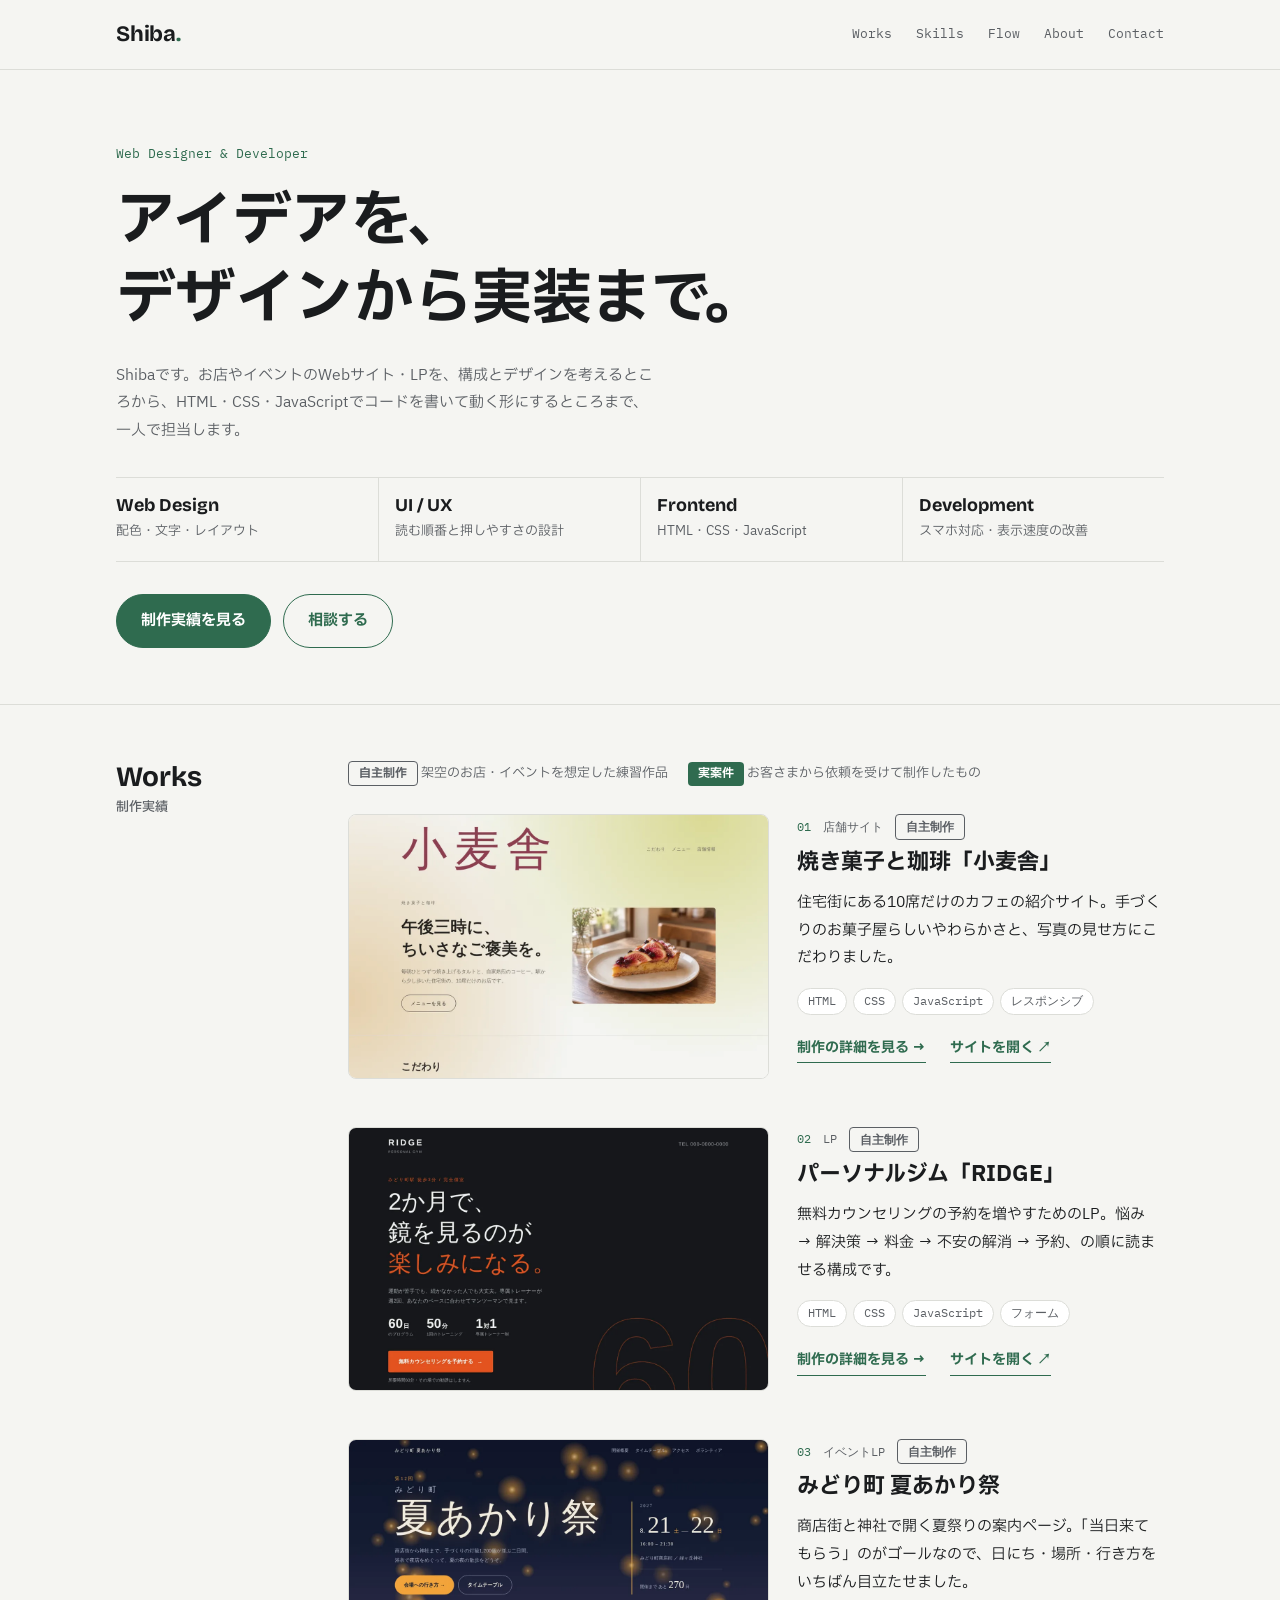
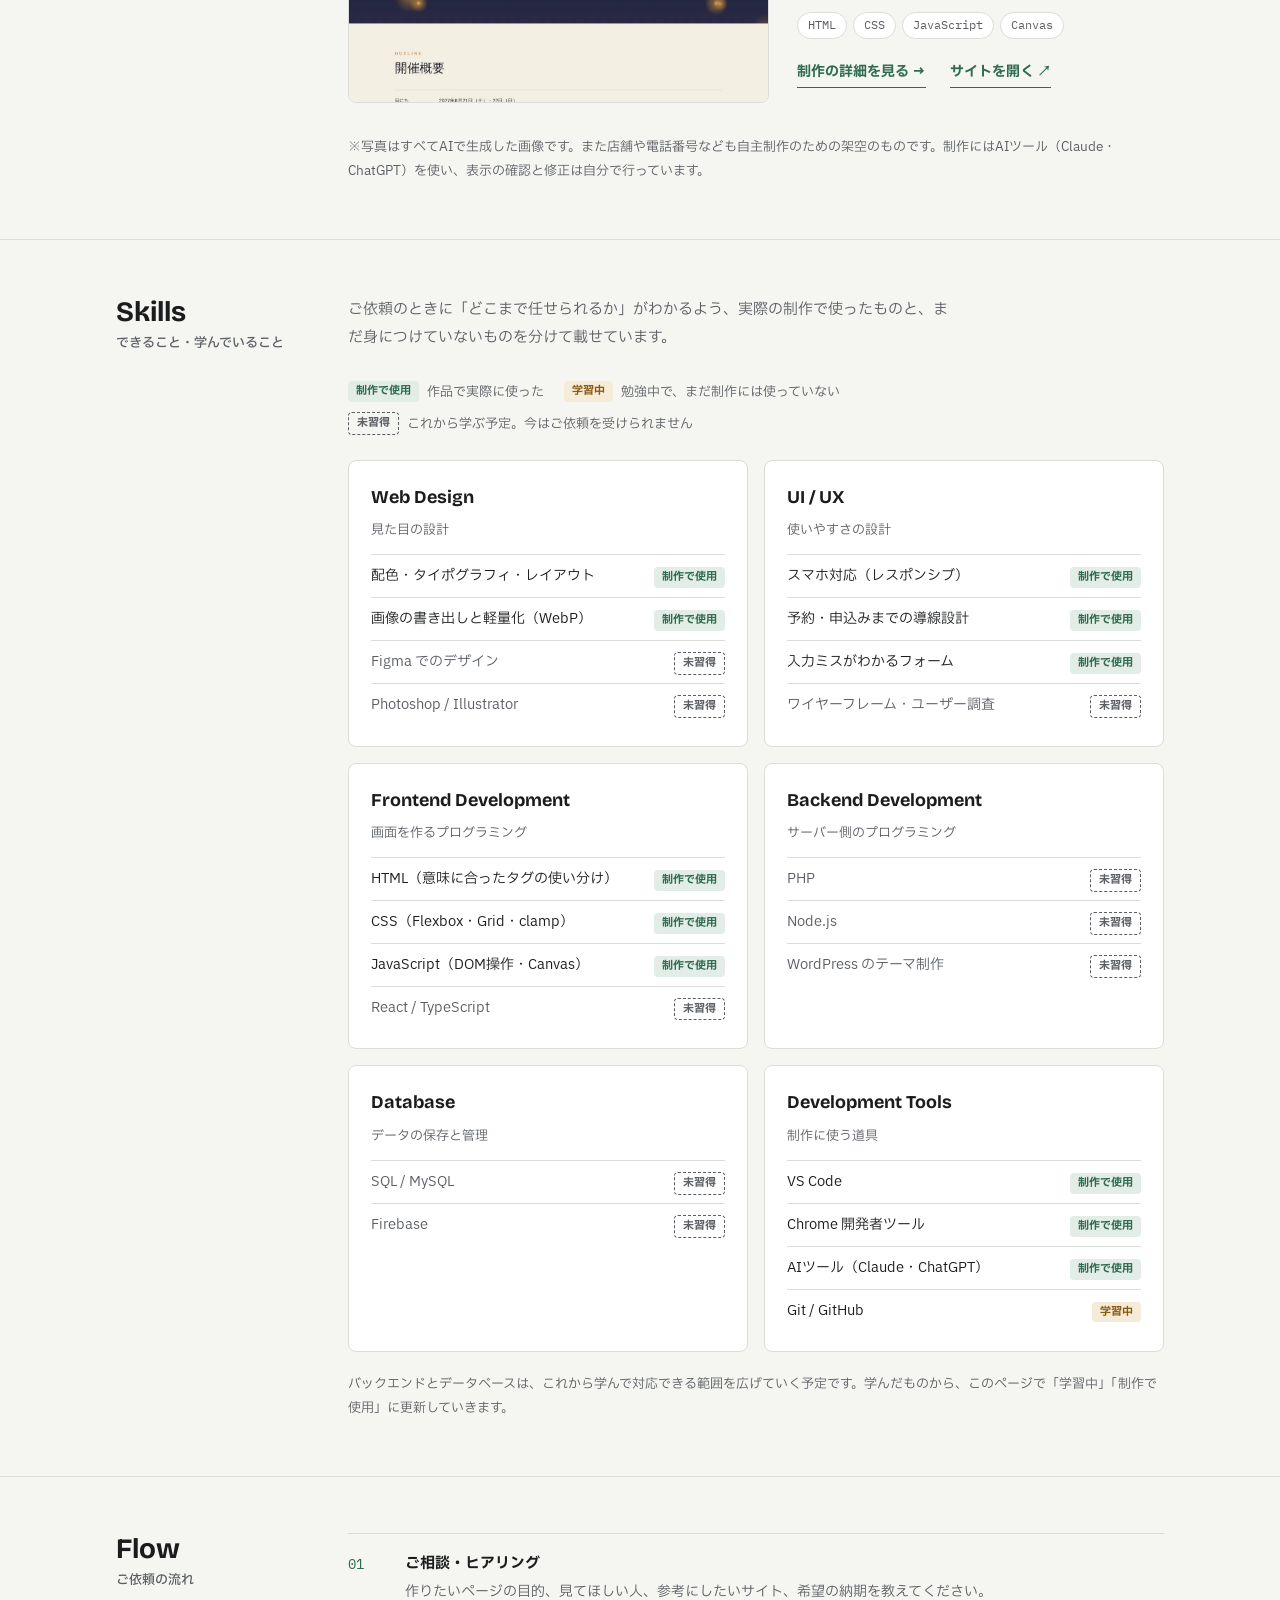
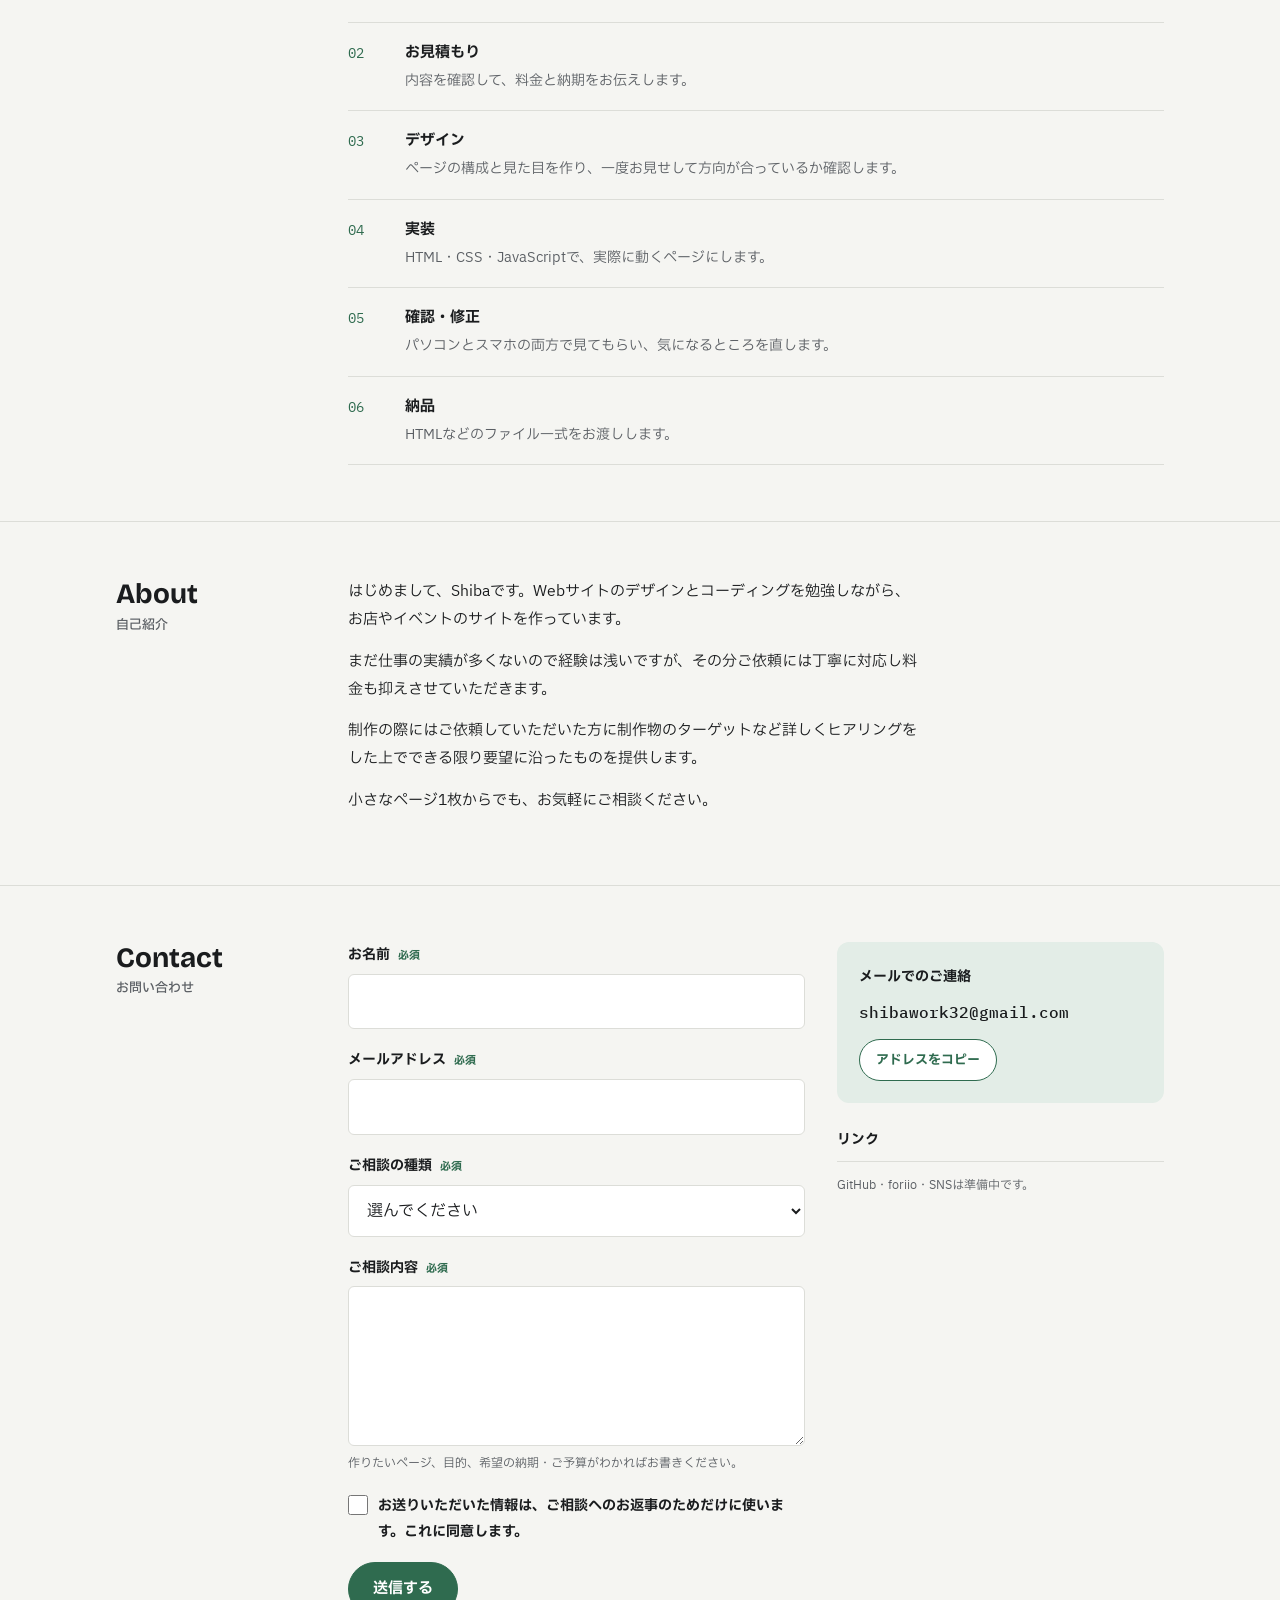
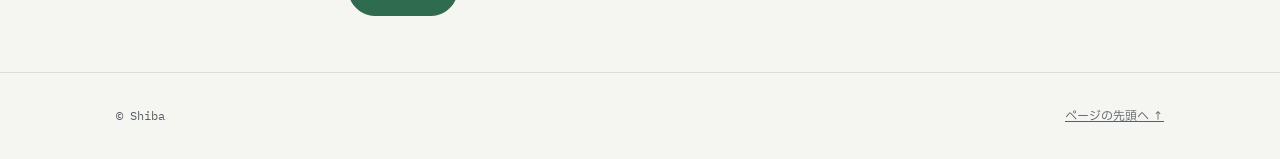
==== commit d88a1a06: "Add files via upload" ====
--- a/index.html
+++ b/index.html
@@ -21,13 +21,13 @@
   -------------------------------------------
   ★ 公開前に書きかえるところ
     1. js/config.js のメールアドレスとSNSのURL
-    2. このファイルと case/ の各ページの「https://shiba-portfolio.netlify.app」
+    2. このファイルと case/ の各ページの「https://shibawork32.netlify.app」
        （公開したサイトのURLに置きかえる。VS Codeの「フォルダー内を置換」Ctrl+Shift+H が便利）
     3. robots.txt と sitemap.xml の同じURL
   ===========================================
 -->
 <meta name="description" content="Web Designer & Developer・Shibaのポートフォリオ。お店やイベントのWebサイト・LPを、デザインからHTML・CSS・JavaScriptでの実装まで一人で制作します。">
-<link rel="canonical" href="https://shiba-portfolio.netlify.app/">
+<link rel="canonical" href="https://shibawork32.netlify.app/">
 <meta name="theme-color" content="#F5F5F2" media="(prefers-color-scheme: light)">
 <meta name="theme-color" content="#141618" media="(prefers-color-scheme: dark)">
 <link rel="icon" href="images/favicon.svg" type="image/svg+xml">
@@ -37,8 +37,8 @@
 <meta property="og:site_name" content="Shiba Portfolio">
 <meta property="og:title" content="Shiba Portfolio｜アイデアを、デザインから実装まで。">
 <meta property="og:description" content="お店やイベントのWebサイト・LPを、デザインから実装まで制作します。">
-<meta property="og:url" content="https://shiba-portfolio.netlify.app/">
-<meta property="og:image" content="https://shiba-portfolio.netlify.app/images/ogp.jpg">
+<meta property="og:url" content="https://shibawork32.netlify.app/">
+<meta property="og:image" content="https://shibawork32.netlify.app/images/ogp.jpg">
 <meta property="og:image:width" content="1200">
 <meta property="og:image:height" content="630">
 <meta property="og:locale" content="ja_JP">
@@ -56,7 +56,7 @@
   "@type": "Person",
   "name": "Shiba",
   "jobTitle": "Web Designer & Developer",
-  "url": "https://shiba-portfolio.netlify.app/"
+  "url": "https://shibawork32.netlify.app/"
 }
 </script>
 </head>
@@ -169,7 +169,7 @@
           </article>
 
         </div>
-        <p class="works-note">※写真の一部はAIで生成した画像です。制作にはAIツール（Claude・ChatGPT）を使い、表示の確認と修正は自分で行っています。</p>
+        <p class="works-note">※写真はすべてAIで生成した画像です。また店舗や電話番号なども自主制作のための架空のものです。制作にはAIツール（Claude・ChatGPT）を使い、表示の確認と修正は自分で行っています。</p>
       </div>
     </div>
   </section>
